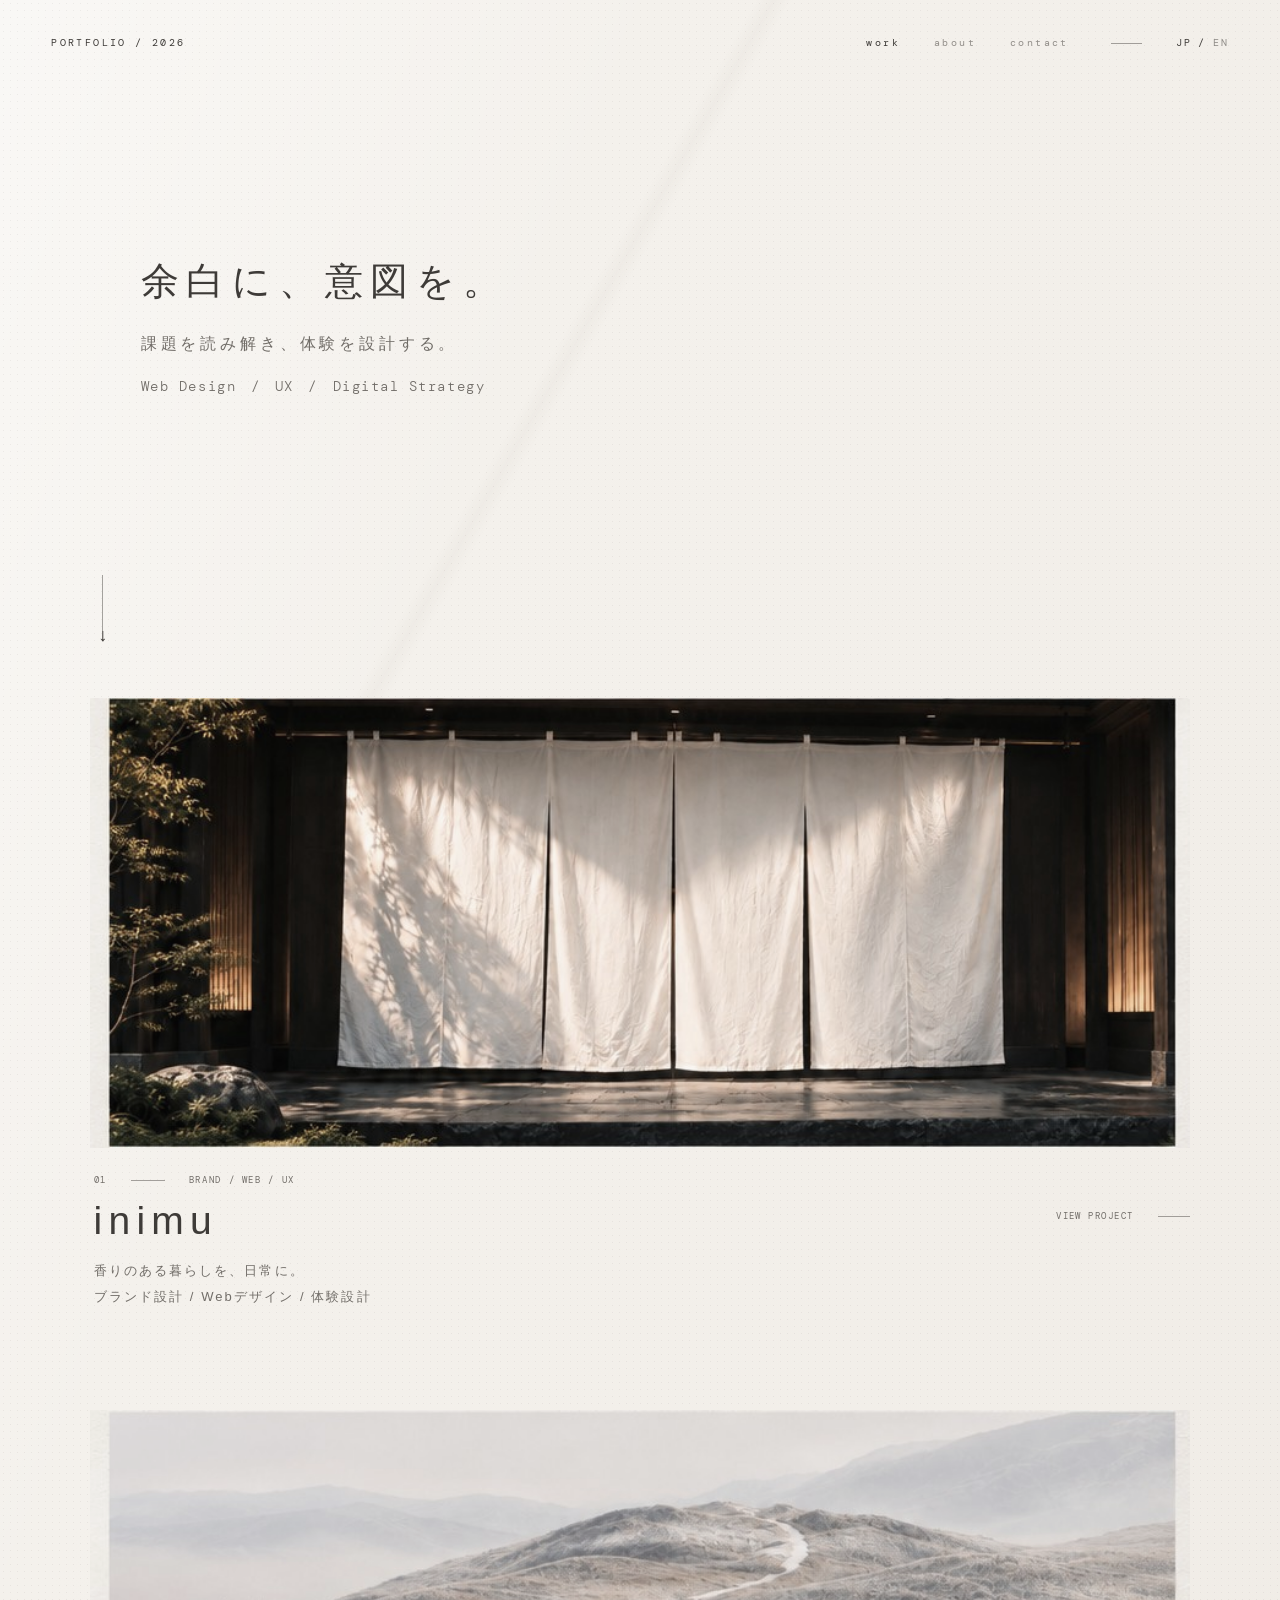
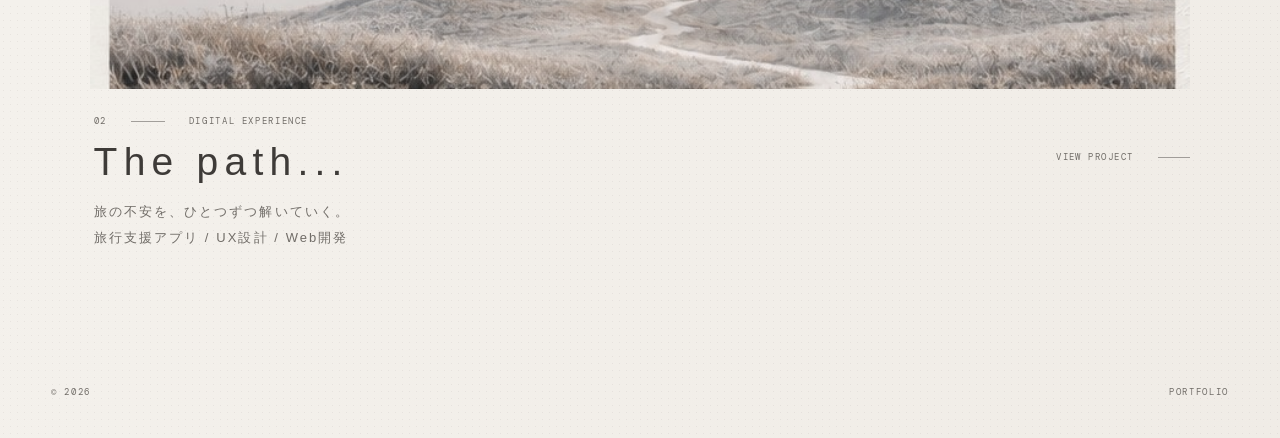
==== index.html @ 4bee8398 "Initial commit: Personal Portfolio" ====
<!doctype html>
<html lang="ja">
<head>
  <meta charset="utf-8">
  <meta name="viewport" content="width=device-width, initial-scale=1">
  <meta name="description" content="余白に、意図を。課題を読み解き、体験を設計するポートフォリオ。">
  <title>PORTFOLIO / 2026</title>
  <link rel="stylesheet" href="styles.css">
  <script defer src="script.js"></script>
</head>
<body>
  <header class="site-header">
    <a class="wordmark" href="index.html" aria-label="Portfolio home">PORTFOLIO / 2026</a>
    <nav class="main-nav" aria-label="メインナビゲーション">
      <a href="#work" data-i18n="navWork">WORK</a>
      <span class="nav-disabled" aria-label="About is not available yet" data-i18n="navAbout">ABOUT</span>
      <span class="nav-disabled" aria-label="Contact is not available yet" data-i18n="navContact">CONTACT</span>
      <span class="nav-rule" aria-hidden="true"></span>
      <div class="locale-switcher" aria-label="Language selector">
        <button class="locale is-active" type="button" data-lang="ja" aria-pressed="true">JP</button>
        <span aria-hidden="true">/</span>
        <button class="locale" type="button" data-lang="en" aria-pressed="false">EN</button>
      </div>
    </nav>
  </header>

  <main>
    <section class="hero" aria-labelledby="hero-title">
      <div class="hero-copy">
        <p class="eyebrow" data-i18n="heroEyebrow">PORTFOLIO 2026</p>
        <h1 id="hero-title" data-i18n="heroTitle">余白に、意図を。</h1>
        <p class="hero-lead" data-i18n="heroLead">課題を読み解き、体験を設計する。</p>
        <p class="discipline">Web Design <span>/</span> UX <span>/</span> Digital Strategy</p>
      </div>
      <a class="scroll-cue" href="#work" aria-label="作品一覧へ移動"><span aria-hidden="true">↓</span></a>
    </section>

    <section class="projects" id="work" aria-label="Projects">
      <article class="project project-inimu">
        <a href="./inimu.html" aria-label="inimu project details"><figure class="project-media"><img src="assets/inimu.jpg" alt="木造の空間に掛かる白い暖簾" loading="eager"></figure></a>
        <div class="project-meta">
          <div class="project-index"><span>01</span><i aria-hidden="true"></i><span data-i18n="inimuCategory">BRAND / WEB / UX</span></div>
          <h2>inimu</h2>
          <p class="project-description" data-i18n="inimuDescription">香りのある暮らしを、日常に。<br>ブランド設計 / Webデザイン / 体験設計</p>
          <a class="project-link" href="./inimu.html" aria-label="View inimu project"><span data-i18n="viewProject">VIEW PROJECT</span><i aria-hidden="true"></i></a>
        </div>
      </article>

      <article class="project project-path">
        <figure class="project-media"><img src="assets/path.jpg" alt="淡い色の山々を抜ける一本の道" loading="lazy"></figure>
        <div class="project-meta">
          <div class="project-index"><span>02</span><i aria-hidden="true"></i><span data-i18n="pathCategory">DIGITAL EXPERIENCE</span></div>
          <h2>The path...</h2>
          <p class="project-description" data-i18n="pathDescription">旅の不安を、ひとつずつ解いていく。<br>旅行支援アプリ / UX設計 / Web開発</p>
          <span class="project-link" aria-label="The path project is coming soon"><span data-i18n="viewProject">VIEW PROJECT</span><i aria-hidden="true"></i></span>
        </div>
      </article>
    </section>
  </main>

  <footer class="site-footer"><span>© 2026</span><span>PORTFOLIO</span></footer>
</body>
</html>
---- styles.css ----
@import url('https://fonts.googleapis.com/css2?family=DM+Mono:wght@300;400&family=Inter:wght@300;400&display=swap');

:root { --paper:#f4f1ec; --ink:#3e3b38; --muted:#716d68; --line:rgba(62,59,56,.45); }
* { box-sizing:border-box; }
html { scroll-behavior:smooth; }
body { margin:0; color:var(--ink); background:var(--paper); font-family:"Yu Gothic", "Hiragino Kaku Gothic ProN", sans-serif; font-weight:400; letter-spacing:.08em; background-image:radial-gradient(rgba(94,85,76,.08) .55px, transparent .7px), linear-gradient(112deg, rgba(255,255,255,.5), transparent 32%, rgba(217,208,198,.15)); background-size:7px 7px,100% 100%; }
body:before { content:""; position:fixed; inset:0; pointer-events:none; opacity:.22; background:linear-gradient(120deg, transparent 0 42%, rgba(118,107,95,.17) 43%, transparent 44% 67%, rgba(255,255,255,.55) 68%, transparent 70%); mix-blend-mode:multiply; }
a { color:inherit; text-decoration:none; }
.site-header { display:flex; justify-content:space-between; align-items:center; padding:38px 4vw 0; font:400 10px/1 "DM Mono", monospace; letter-spacing:.24em; position:relative; z-index:1; }
.main-nav { display:flex; align-items:center; gap:34px; text-transform:lowercase; }
.nav-disabled { color:var(--muted); opacity:.75; cursor:default; }
.nav-rule { width:31px; border-top:1px solid var(--line); margin-left:8px; }
.locale-switcher { display:flex; gap:7px; letter-spacing:.18em; }
button { color:inherit; background:none; border:0; padding:0; font:inherit; letter-spacing:inherit; cursor:pointer; }
.locale:not(.is-active) { opacity:.55; }
.hero { min-height:650px; padding:205px 0 0 11%; position:relative; }
.hero-copy { max-width:520px; }
.eyebrow { display:none; }
h1,h2,p { margin:0; font-weight:400; }
h1 { font-size:clamp(30px,3vw,45px); letter-spacing:.2em; line-height:1.45; }
.hero-lead { margin-top:25px; font-size:16px; letter-spacing:.24em; color:var(--muted); }
.discipline { margin-top:21px; font:300 14px/1.5 "DM Mono", monospace; letter-spacing:.11em; color:var(--muted); }
.discipline span { padding:0 5px; }
.scroll-cue { position:absolute; left:8%; bottom:57px; width:20px; height:66px; border-left:1px solid var(--line); font:300 18px/1 "DM Mono", monospace; }
.scroll-cue span { position:absolute; bottom:-3px; left:-6px; }
.projects { width:86%; max-width:1340px; margin:0 auto; }
.project { margin-bottom:92px; }
.project-media { margin:0; aspect-ratio:3.55/1; overflow:hidden; background:#ddd8d2; }
.project-inimu .project-media { aspect-ratio:898/367; }
.project-path .project-media { aspect-ratio:898/228; }
.project-media img { width:100%; height:100%; display:block; object-fit:cover; filter:saturate(.78) contrast(.96); }
.project-meta { position:relative; padding:28px 4px 0; min-height:170px; }
.project-index { display:flex; gap:24px; align-items:center; font:400 9px/1 "DM Mono",monospace; letter-spacing:.18em; color:var(--muted); }
.project-index i { width:34px; border-top:1px solid var(--line); }
h2 { margin-top:16px; font-size:39px; letter-spacing:.16em; line-height:1; }
.project-description { margin-top:18px; font-size:13px; line-height:2; letter-spacing:.16em; color:var(--muted); }
.project-link { position:absolute; right:0; top:64px; display:flex; align-items:center; gap:25px; font:400 9px/1 "DM Mono",monospace; letter-spacing:.16em; color:var(--muted); }
.project-link i { width:32px; border-top:1px solid var(--line); }
.site-footer { display:flex; justify-content:space-between; padding:35px 4vw 40px; font:400 9px "DM Mono",monospace; color:var(--muted); letter-spacing:.18em; }
@media (max-width:700px) { .site-header { padding:24px 6vw 0; align-items:flex-start; } .wordmark { font-size:9px; } .main-nav { gap:13px; flex-wrap:wrap; justify-content:flex-end; max-width:190px; line-height:1.5; } .main-nav a,.nav-disabled { display:none; } .nav-rule { width:24px; margin-left:2px; } .hero { min-height:500px; padding:155px 8vw 0; } h1 { font-size:29px; letter-spacing:.14em; } .hero-lead { font-size:13px; line-height:2; letter-spacing:.16em; } .discipline { font-size:11px; letter-spacing:.05em; white-space:nowrap; } .scroll-cue { left:8vw; bottom:45px; height:48px; } .projects { width:auto; margin:0 6vw; } .project { margin-bottom:70px; } .project-media { aspect-ratio:1.72/1; } .project-meta { padding-top:21px; min-height:190px; } .project-index { gap:14px; font-size:8px; } h2 { font-size:29px; margin-top:17px; } .project-description { font-size:11px; line-height:2; letter-spacing:.1em; } .project-link { position:relative; top:auto; right:auto; margin-top:26px; justify-content:flex-start; } .site-footer { padding:15px 6vw 28px; } }
@media (min-width:701px) and (max-width:1000px) { .hero { min-height:560px; padding-top:170px; } }
@media (prefers-reduced-motion:reduce) { html { scroll-behavior:auto; } }
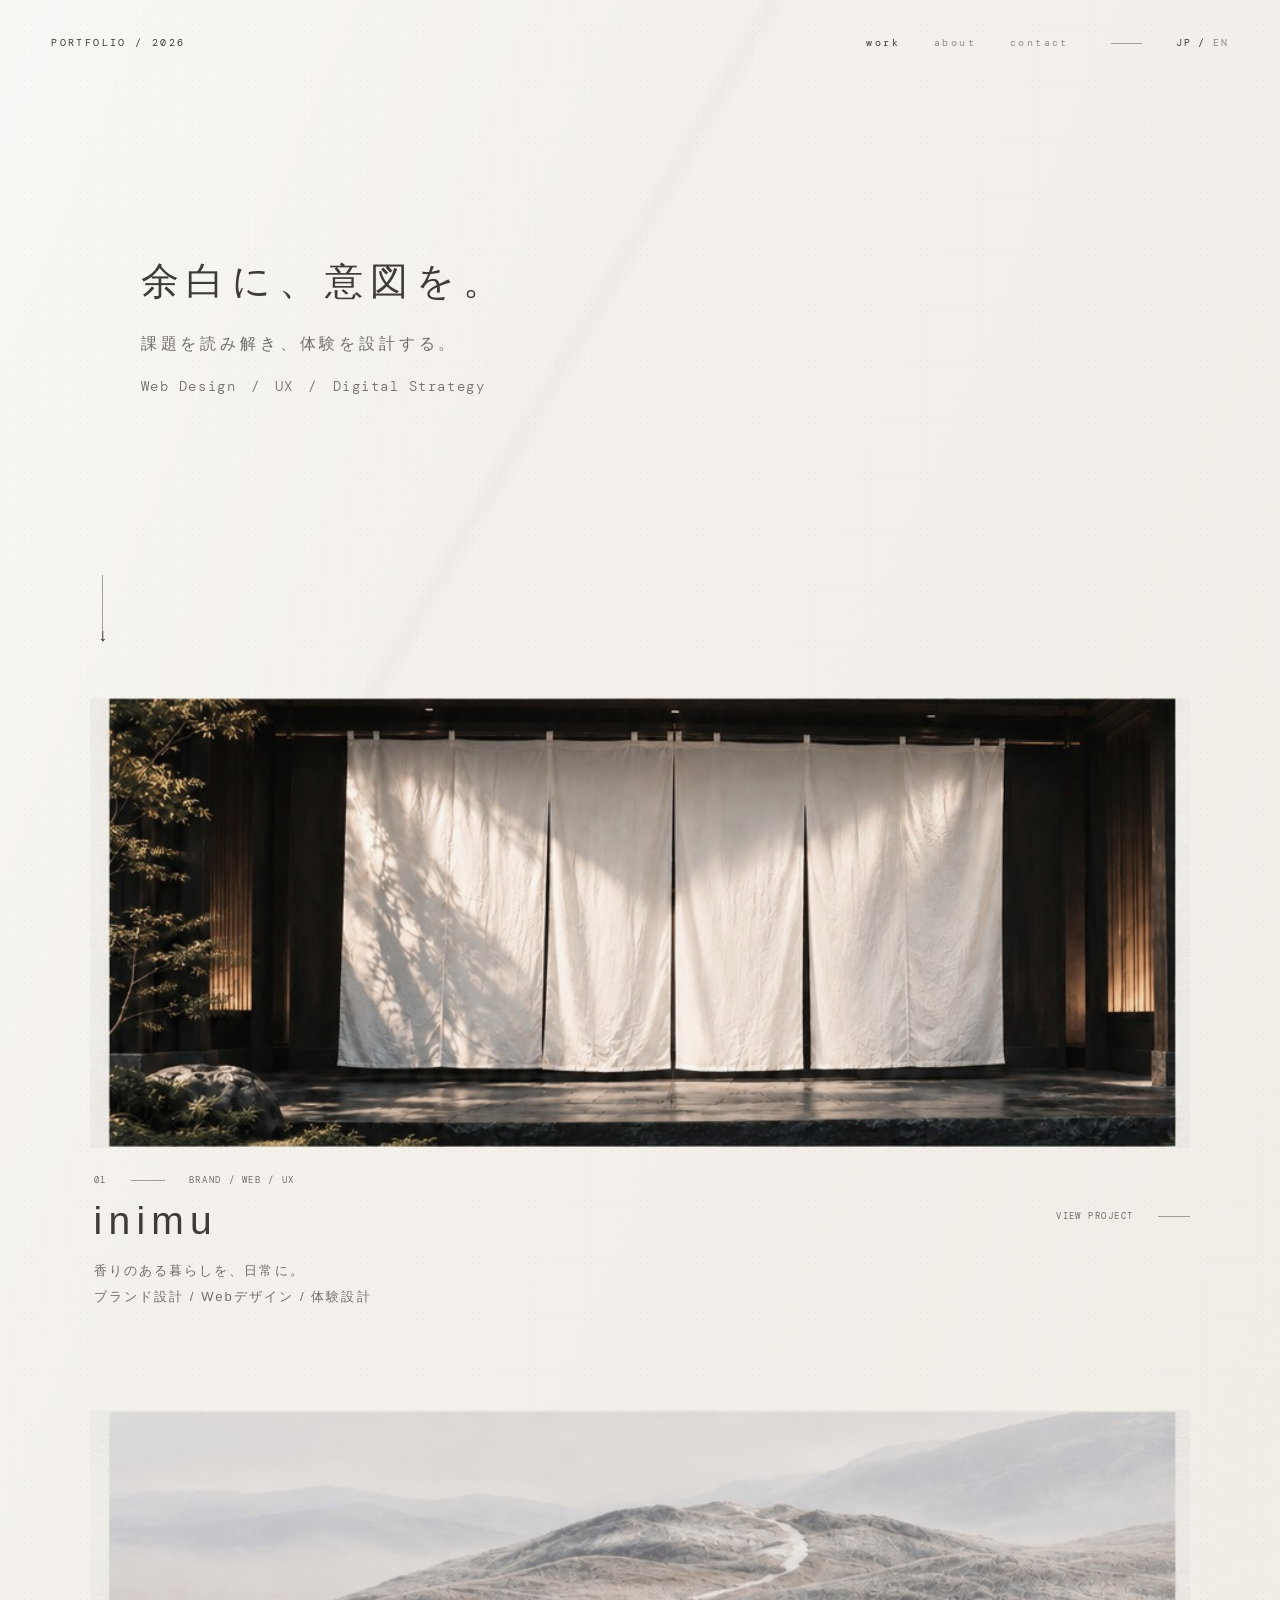
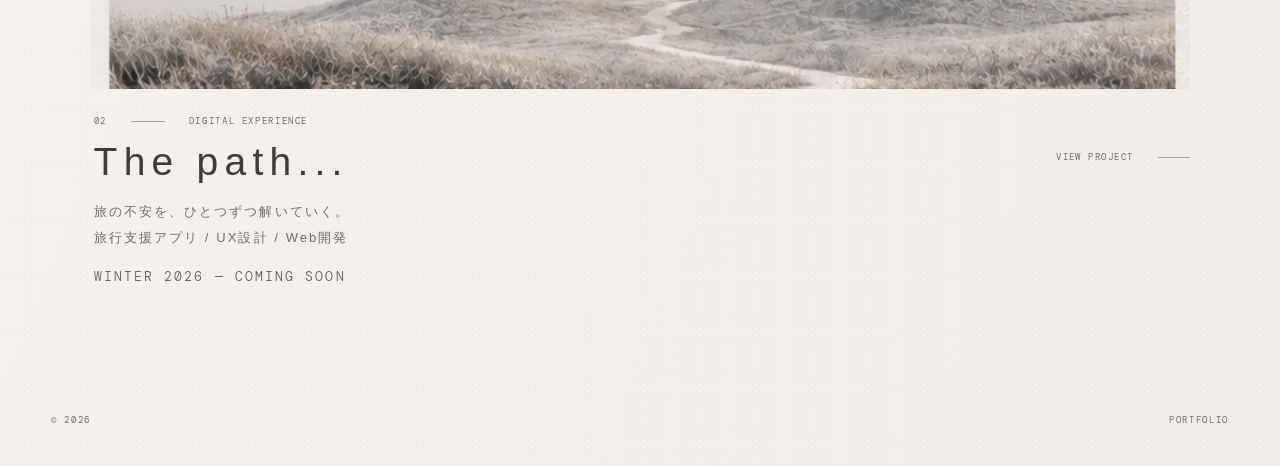
==== commit e76ca398: "Update inimu case study and The path status" ====
--- a/index.html
+++ b/index.html
@@ -52,6 +52,7 @@
           <div class="project-index"><span>02</span><i aria-hidden="true"></i><span data-i18n="pathCategory">DIGITAL EXPERIENCE</span></div>
           <h2>The path...</h2>
           <p class="project-description" data-i18n="pathDescription">旅の不安を、ひとつずつ解いていく。<br>旅行支援アプリ / UX設計 / Web開発</p>
+          <p class="project-status" data-i18n="pathStatus">WINTER 2026 — COMING SOON</p>
           <span class="project-link" aria-label="The path project is coming soon"><span data-i18n="viewProject">VIEW PROJECT</span><i aria-hidden="true"></i></span>
         </div>
       </article>
--- a/styles.css
+++ b/styles.css
@@ -34,9 +34,10 @@
 .project-index i { width:34px; border-top:1px solid var(--line); }
 h2 { margin-top:16px; font-size:39px; letter-spacing:.16em; line-height:1; }
 .project-description { margin-top:18px; font-size:13px; line-height:2; letter-spacing:.16em; color:var(--muted); }
+.project-status { margin-top:16px; font:300 13px/1.5 "DM Mono",monospace; letter-spacing:.16em; color:#5f5a55; }
 .project-link { position:absolute; right:0; top:64px; display:flex; align-items:center; gap:25px; font:400 9px/1 "DM Mono",monospace; letter-spacing:.16em; color:var(--muted); }
 .project-link i { width:32px; border-top:1px solid var(--line); }
 .site-footer { display:flex; justify-content:space-between; padding:35px 4vw 40px; font:400 9px "DM Mono",monospace; color:var(--muted); letter-spacing:.18em; }
-@media (max-width:700px) { .site-header { padding:24px 6vw 0; align-items:flex-start; } .wordmark { font-size:9px; } .main-nav { gap:13px; flex-wrap:wrap; justify-content:flex-end; max-width:190px; line-height:1.5; } .main-nav a,.nav-disabled { display:none; } .nav-rule { width:24px; margin-left:2px; } .hero { min-height:500px; padding:155px 8vw 0; } h1 { font-size:29px; letter-spacing:.14em; } .hero-lead { font-size:13px; line-height:2; letter-spacing:.16em; } .discipline { font-size:11px; letter-spacing:.05em; white-space:nowrap; } .scroll-cue { left:8vw; bottom:45px; height:48px; } .projects { width:auto; margin:0 6vw; } .project { margin-bottom:70px; } .project-media { aspect-ratio:1.72/1; } .project-meta { padding-top:21px; min-height:190px; } .project-index { gap:14px; font-size:8px; } h2 { font-size:29px; margin-top:17px; } .project-description { font-size:11px; line-height:2; letter-spacing:.1em; } .project-link { position:relative; top:auto; right:auto; margin-top:26px; justify-content:flex-start; } .site-footer { padding:15px 6vw 28px; } }
+@media (max-width:700px) { .site-header { padding:24px 6vw 0; align-items:flex-start; } .wordmark { font-size:9px; } .main-nav { gap:13px; flex-wrap:wrap; justify-content:flex-end; max-width:190px; line-height:1.5; } .main-nav a,.nav-disabled { display:none; } .nav-rule { width:24px; margin-left:2px; } .hero { min-height:500px; padding:155px 8vw 0; } h1 { font-size:29px; letter-spacing:.14em; } .hero-lead { font-size:13px; line-height:2; letter-spacing:.16em; } .discipline { font-size:11px; letter-spacing:.05em; white-space:nowrap; } .scroll-cue { left:8vw; bottom:45px; height:48px; } .projects { width:auto; margin:0 6vw; } .project { margin-bottom:70px; } .project-media { aspect-ratio:1.72/1; } .project-meta { padding-top:21px; min-height:190px; } .project-index { gap:14px; font-size:8px; } h2 { font-size:29px; margin-top:17px; } .project-description { font-size:11px; line-height:2; letter-spacing:.1em; } .project-status { font-size:11px; } .project-link { position:relative; top:auto; right:auto; margin-top:26px; justify-content:flex-start; } .site-footer { padding:15px 6vw 28px; } }
 @media (min-width:701px) and (max-width:1000px) { .hero { min-height:560px; padding-top:170px; } }
 @media (prefers-reduced-motion:reduce) { html { scroll-behavior:auto; } }
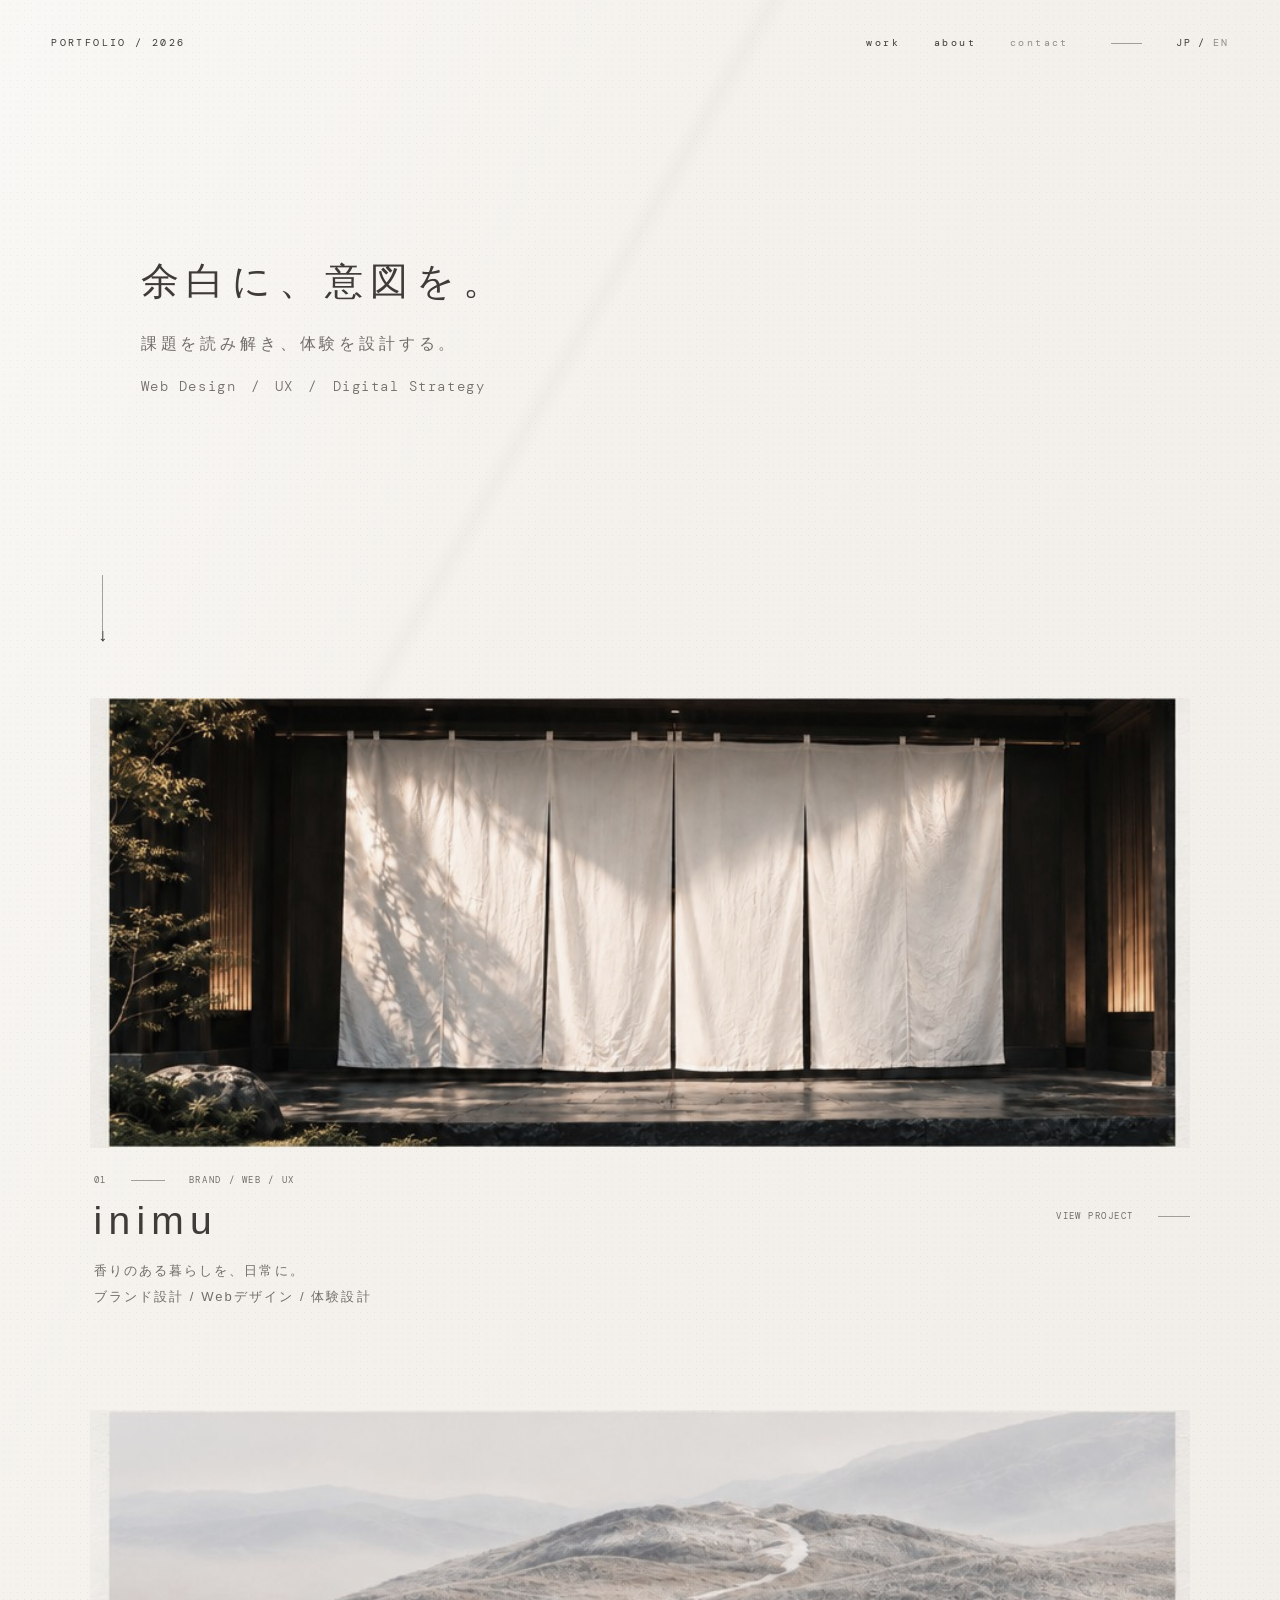
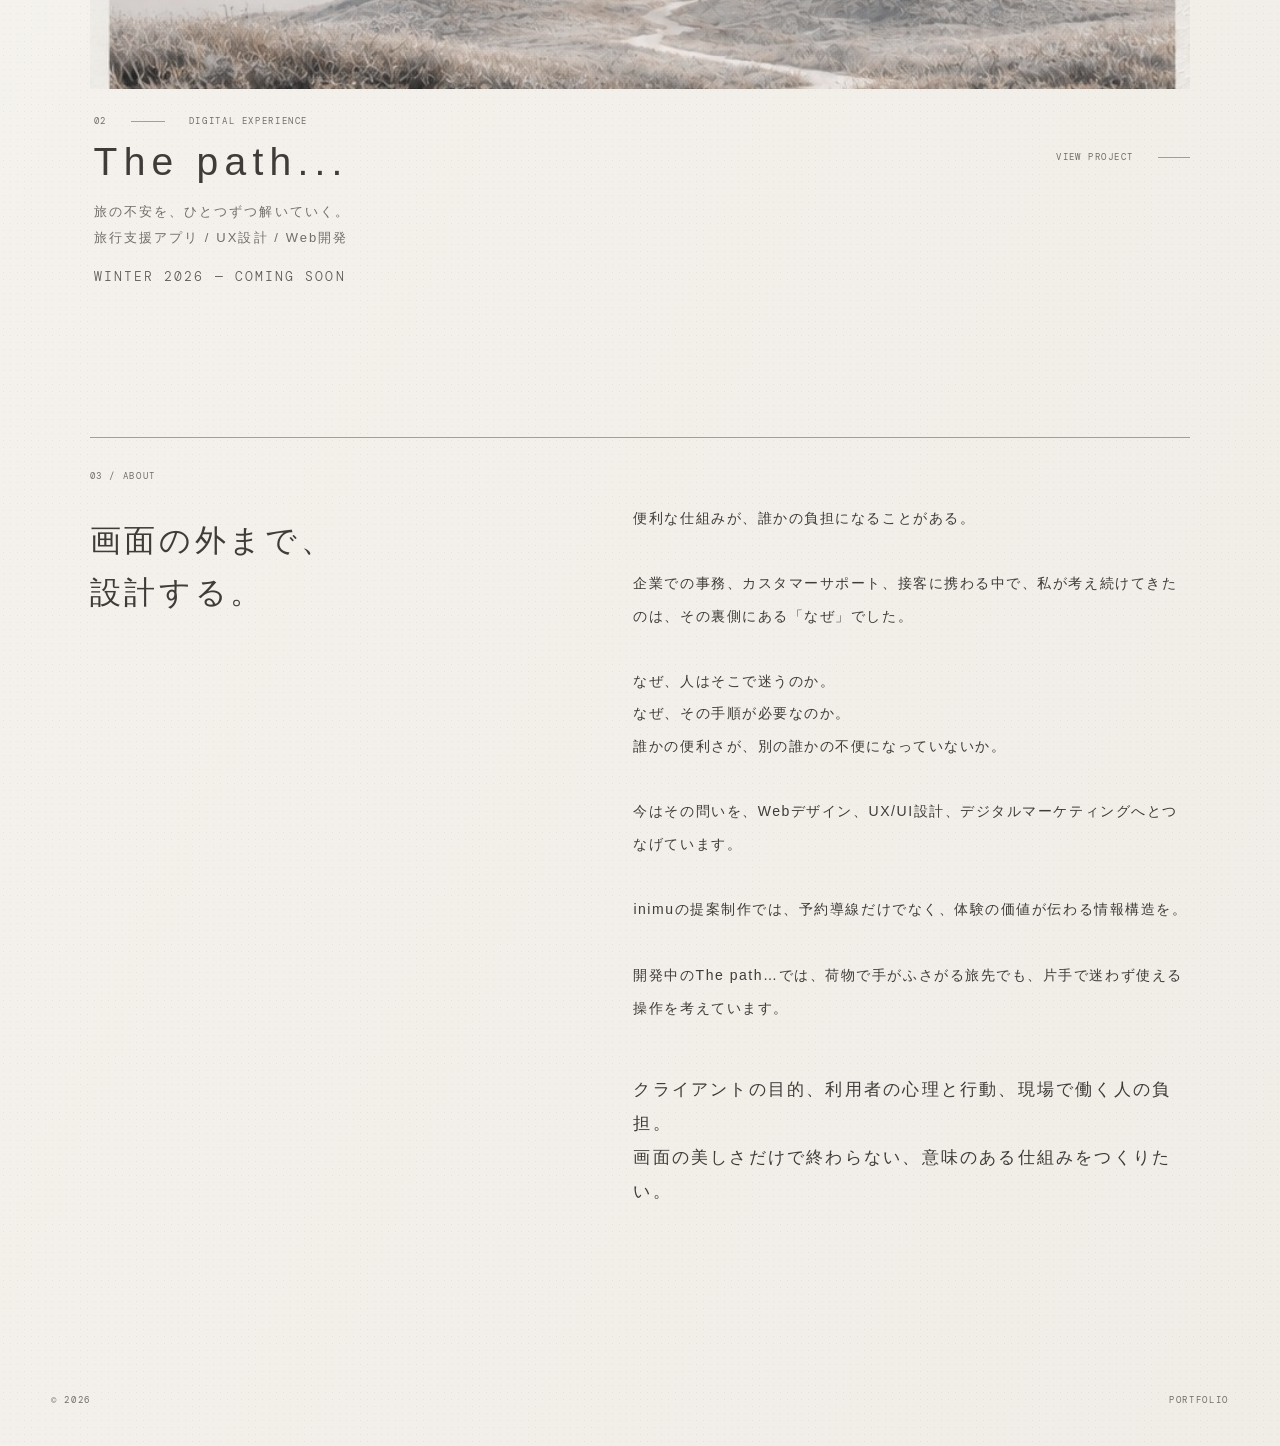
==== commit ceb462d1: "Update portfolio: inimu, The path and About" ====
--- a/index.html
+++ b/index.html
@@ -13,7 +13,7 @@
     <a class="wordmark" href="index.html" aria-label="Portfolio home">PORTFOLIO / 2026</a>
     <nav class="main-nav" aria-label="メインナビゲーション">
       <a href="#work" data-i18n="navWork">WORK</a>
-      <span class="nav-disabled" aria-label="About is not available yet" data-i18n="navAbout">ABOUT</span>
+      <a href="#about" data-i18n="navAbout">ABOUT</a>
       <span class="nav-disabled" aria-label="Contact is not available yet" data-i18n="navContact">CONTACT</span>
       <span class="nav-rule" aria-hidden="true"></span>
       <div class="locale-switcher" aria-label="Language selector">
@@ -57,8 +57,52 @@
         </div>
       </article>
     </section>
+
+    <section class="about" id="about" aria-labelledby="about-title">
+      <div class="about-heading">
+        <p class="about-index">03 / ABOUT</p>
+        <h2 id="about-title" data-i18n="aboutTitle">画面の外まで、<br>設計する。</h2>
+      </div>
+      <div class="about-copy">
+        <p data-i18n="aboutIntro">便利な仕組みが、誰かの負担になることがある。</p>
+        <p data-i18n="aboutBackground">企業での事務、カスタマーサポート、接客に携わる中で、私が考え続けてきたのは、その裏側にある「なぜ」でした。</p>
+        <p data-i18n="aboutQuestions">なぜ、人はそこで迷うのか。<br>なぜ、その手順が必要なのか。<br>誰かの便利さが、別の誰かの不便になっていないか。</p>
+        <p data-i18n="aboutPractice">今はその問いを、Webデザイン、UX/UI設計、デジタルマーケティングへとつなげています。</p>
+        <p data-i18n="aboutProjects">inimuの提案制作では、予約導線だけでなく、体験の価値が伝わる情報構造を。<br><br>開発中のThe path…では、荷物で手がふさがる旅先でも、片手で迷わず使える操作を考えています。</p>
+        <p class="about-statement" data-i18n="aboutConclusion">クライアントの目的、利用者の心理と行動、現場で働く人の負担。<br>画面の美しさだけで終わらない、意味のある仕組みをつくりたい。</p>
+      </div>
+    </section>
   </main>
 
   <footer class="site-footer"><span>© 2026</span><span>PORTFOLIO</span></footer>
+  <script>
+    window.addEventListener('DOMContentLoaded', () => {
+      const aboutTitle = document.getElementById('about-title');
+      const updateAboutTitle = () => { aboutTitle.innerHTML = document.documentElement.lang === 'en' ? 'Design beyond<br>the screen.' : '画面の外まで、<br>設計する。'; };
+      document.querySelectorAll('.locale').forEach(button => button.addEventListener('click', () => setTimeout(updateAboutTitle, 0)));
+      const aboutCopy = {
+        ja: {
+          aboutIntro: '便利な仕組みが、誰かの負担になることがある。',
+          aboutBackground: '企業での事務、カスタマーサポート、接客に携わる中で、私が考え続けてきたのは、その裏側にある「なぜ」でした。',
+          aboutQuestions: 'なぜ、人はそこで迷うのか。<br>なぜ、その手順が必要なのか。<br>誰かの便利さが、別の誰かの不便になっていないか。',
+          aboutPractice: '今はその問いを、Webデザイン、UX/UI設計、デジタルマーケティングへとつなげています。',
+          aboutProjects: 'inimuの提案制作では、予約導線だけでなく、体験の価値が伝わる情報構造を。<br><br>開発中のThe path…では、荷物で手がふさがる旅先でも、片手で迷わず使える操作を考えています。',
+          aboutConclusion: 'クライアントの目的、利用者の心理と行動、現場で働く人の負担。<br>画面の美しさだけで終わらない、意味のある仕組みをつくりたい。'
+        },
+        en: {
+          aboutIntro: 'A useful system can become someone else’s burden.',
+          aboutBackground: 'Through roles in corporate administration, customer support, and customer service, I have continued to ask why things work the way they do.',
+          aboutQuestions: 'Why do people hesitate at that point?<br>Why is this process necessary?<br>Could someone’s convenience be creating inconvenience for someone else?',
+          aboutPractice: 'Today, I bring these questions to web design, UX/UI design, and digital marketing.',
+          aboutProjects: 'For the inimu proposal, I explored an information structure that communicates the value of the experience—not only the path to reservation.<br><br>For the developing travel app The path…, I am considering interactions that remain easy to use with one hand, even while carrying luggage.',
+          aboutConclusion: 'The client’s objectives, the user’s psychology and behavior, and the burden on the people working on the ground.<br>I want to create meaningful systems that do not end with the beauty of the screen.'
+        }
+      };
+      const updateAboutCopy = () => { const copy = aboutCopy[document.documentElement.lang === 'en' ? 'en' : 'ja']; Object.entries(copy).forEach(([key, value]) => document.querySelectorAll(`[data-i18n="${key}"]`).forEach(el => { el.innerHTML = value; })); };
+      document.querySelectorAll('.locale').forEach(button => button.addEventListener('click', () => setTimeout(updateAboutCopy, 0)));
+      updateAboutTitle();
+      updateAboutCopy();
+    });
+  </script>
 </body>
 </html>
--- a/styles.css
+++ b/styles.css
@@ -37,7 +37,13 @@
 .project-status { margin-top:16px; font:300 13px/1.5 "DM Mono",monospace; letter-spacing:.16em; color:#5f5a55; }
 .project-link { position:absolute; right:0; top:64px; display:flex; align-items:center; gap:25px; font:400 9px/1 "DM Mono",monospace; letter-spacing:.16em; color:var(--muted); }
 .project-link i { width:32px; border-top:1px solid var(--line); }
+.about { width:86%; max-width:1340px; margin:150px auto 150px; padding-top:34px; border-top:1px solid var(--line); display:grid; grid-template-columns:minmax(250px,.85fr) minmax(0,1.15fr); column-gap:12%; }
+.about-index { margin:0; font:400 9px/1 "DM Mono",monospace; letter-spacing:.18em; color:var(--muted); }
+.about-heading h2 { max-width:430px; margin-top:34px; font-size:clamp(25px,2.4vw,36px); line-height:1.7; letter-spacing:.12em; }
+.about-copy { max-width:620px; padding-top:30px; font-size:14px; line-height:2.35; letter-spacing:.11em; }
+.about-copy p + p { margin-top:32px; }
+.about-statement { margin-top:48px!important; font-size:17px; line-height:2; letter-spacing:.13em; }
 .site-footer { display:flex; justify-content:space-between; padding:35px 4vw 40px; font:400 9px "DM Mono",monospace; color:var(--muted); letter-spacing:.18em; }
-@media (max-width:700px) { .site-header { padding:24px 6vw 0; align-items:flex-start; } .wordmark { font-size:9px; } .main-nav { gap:13px; flex-wrap:wrap; justify-content:flex-end; max-width:190px; line-height:1.5; } .main-nav a,.nav-disabled { display:none; } .nav-rule { width:24px; margin-left:2px; } .hero { min-height:500px; padding:155px 8vw 0; } h1 { font-size:29px; letter-spacing:.14em; } .hero-lead { font-size:13px; line-height:2; letter-spacing:.16em; } .discipline { font-size:11px; letter-spacing:.05em; white-space:nowrap; } .scroll-cue { left:8vw; bottom:45px; height:48px; } .projects { width:auto; margin:0 6vw; } .project { margin-bottom:70px; } .project-media { aspect-ratio:1.72/1; } .project-meta { padding-top:21px; min-height:190px; } .project-index { gap:14px; font-size:8px; } h2 { font-size:29px; margin-top:17px; } .project-description { font-size:11px; line-height:2; letter-spacing:.1em; } .project-status { font-size:11px; } .project-link { position:relative; top:auto; right:auto; margin-top:26px; justify-content:flex-start; } .site-footer { padding:15px 6vw 28px; } }
+@media (max-width:700px) { .site-header { padding:24px 6vw 0; align-items:flex-start; } .wordmark { font-size:9px; } .main-nav { gap:13px; flex-wrap:wrap; justify-content:flex-end; max-width:190px; line-height:1.5; } .main-nav a,.nav-disabled { display:none; } .nav-rule { width:24px; margin-left:2px; } .hero { min-height:500px; padding:155px 8vw 0; } h1 { font-size:29px; letter-spacing:.14em; } .hero-lead { font-size:13px; line-height:2; letter-spacing:.16em; } .discipline { font-size:11px; letter-spacing:.05em; white-space:nowrap; } .scroll-cue { left:8vw; bottom:45px; height:48px; } .projects { width:auto; margin:0 6vw; } .project { margin-bottom:70px; } .project-media { aspect-ratio:1.72/1; } .project-meta { padding-top:21px; min-height:190px; } .project-index { gap:14px; font-size:8px; } h2 { font-size:29px; margin-top:17px; } .project-description { font-size:11px; line-height:2; letter-spacing:.1em; } .project-status { font-size:11px; } .project-link { position:relative; top:auto; right:auto; margin-top:26px; justify-content:flex-start; } .about { width:auto; margin:100px 6vw 90px; padding-top:25px; display:block; } .about-heading h2 { margin-top:25px; font-size:25px; line-height:1.8; letter-spacing:.08em; } .about-copy { padding-top:42px; font-size:12px; line-height:2.25; letter-spacing:.08em; } .about-copy p + p { margin-top:28px; } .about-statement { margin-top:40px!important; font-size:15px; } .site-footer { padding:15px 6vw 28px; } }
 @media (min-width:701px) and (max-width:1000px) { .hero { min-height:560px; padding-top:170px; } }
 @media (prefers-reduced-motion:reduce) { html { scroll-behavior:auto; } }
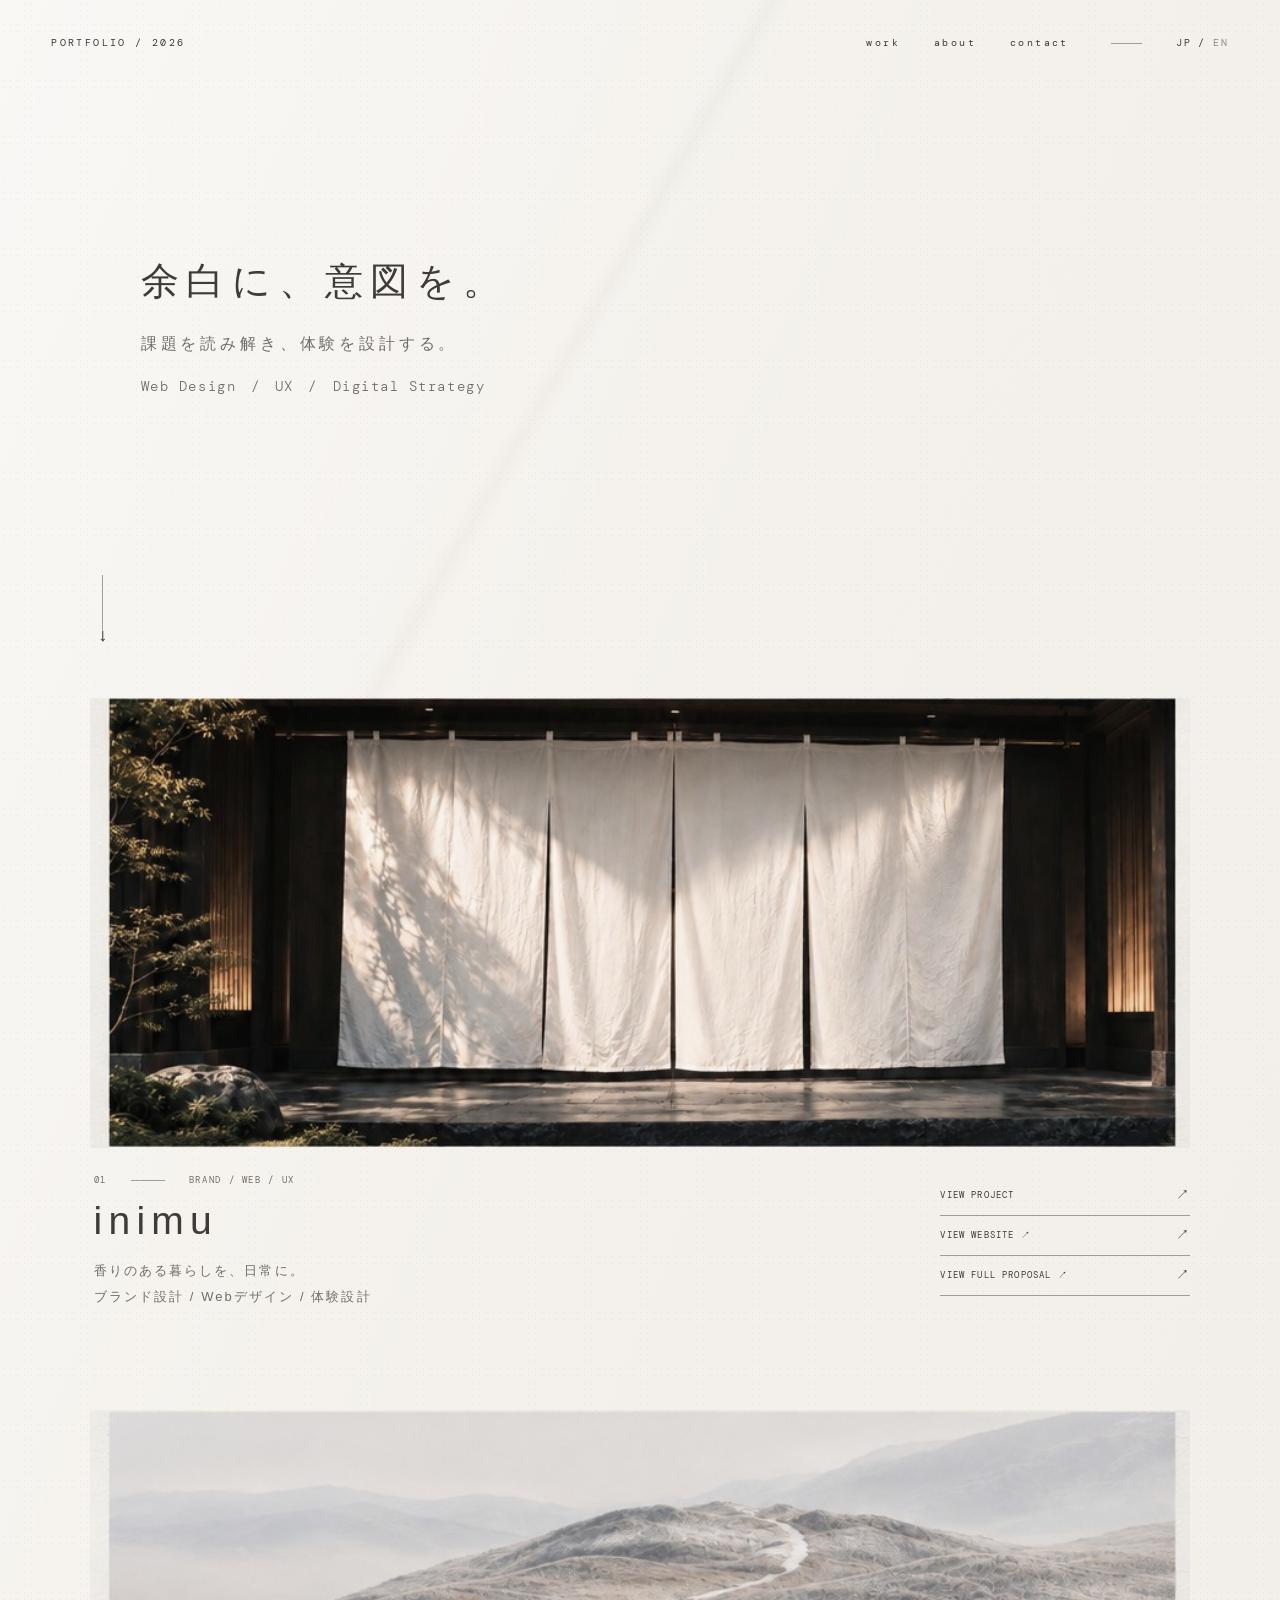
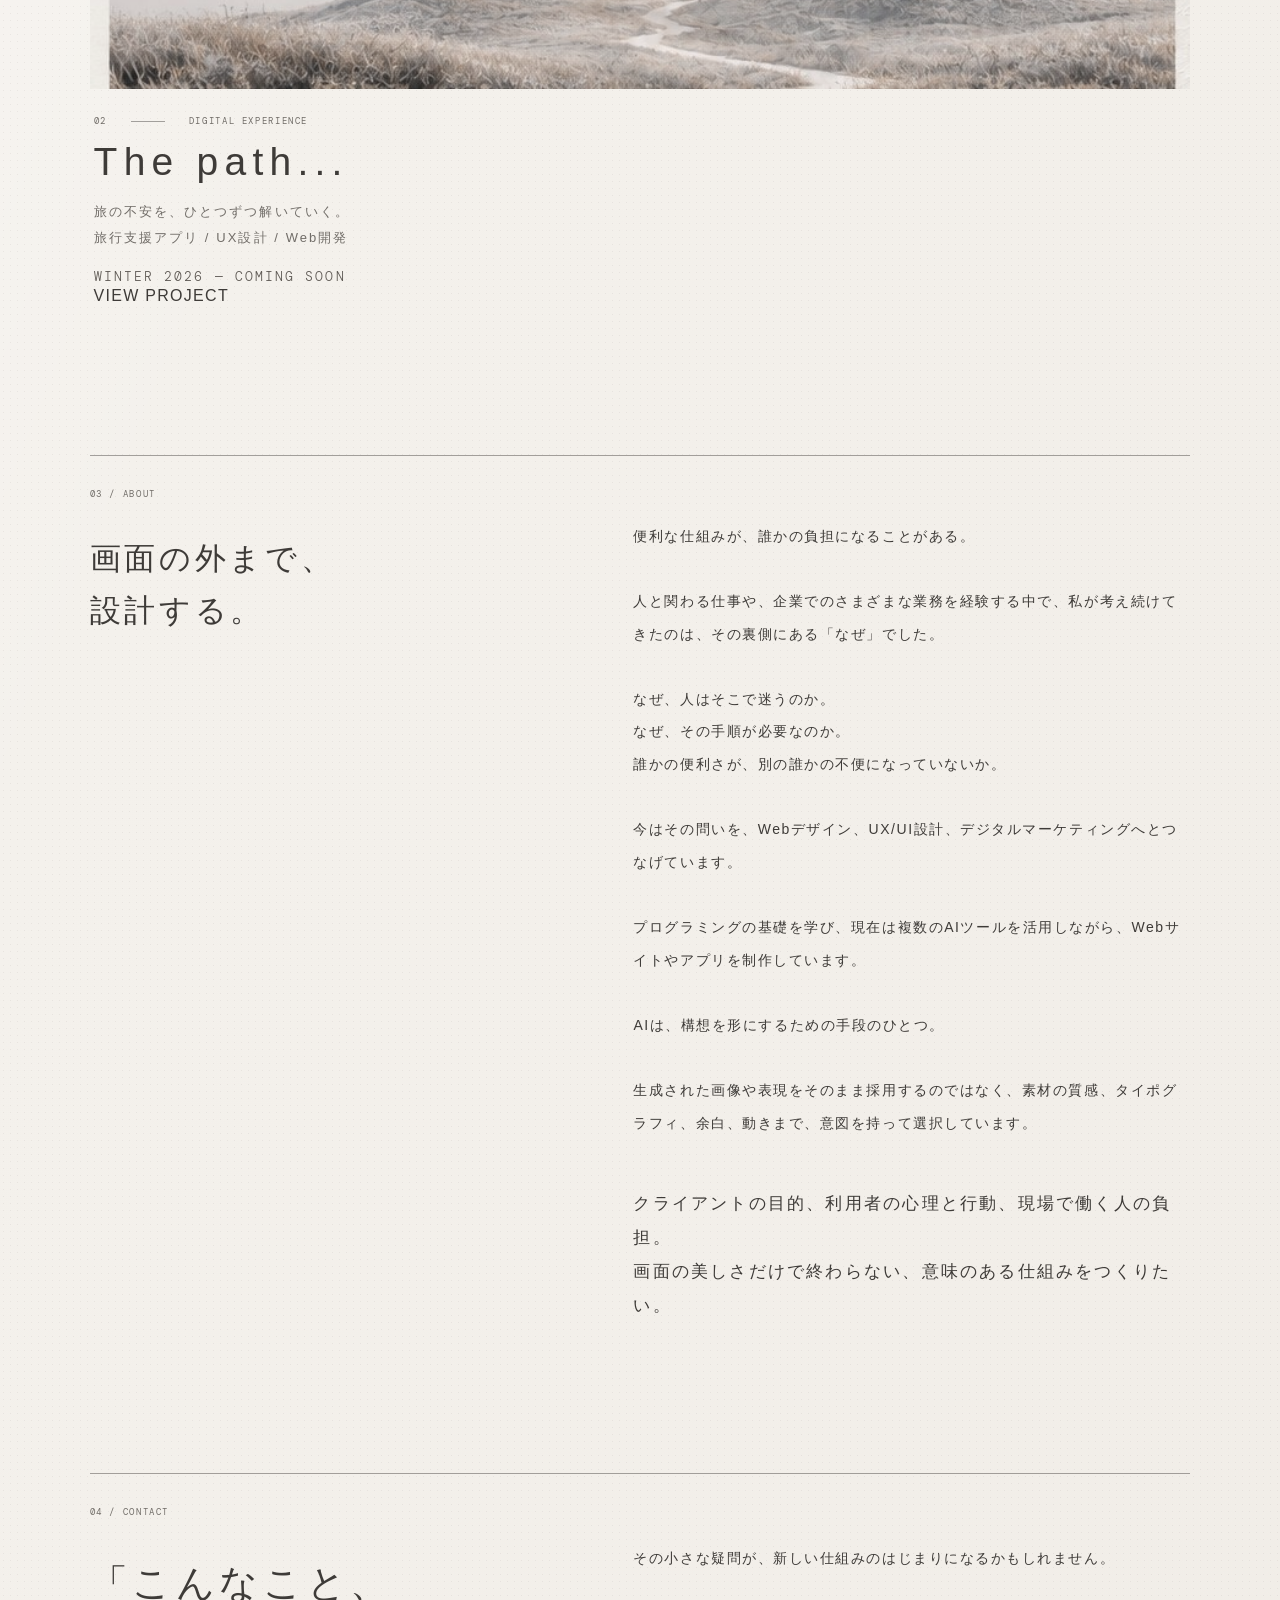
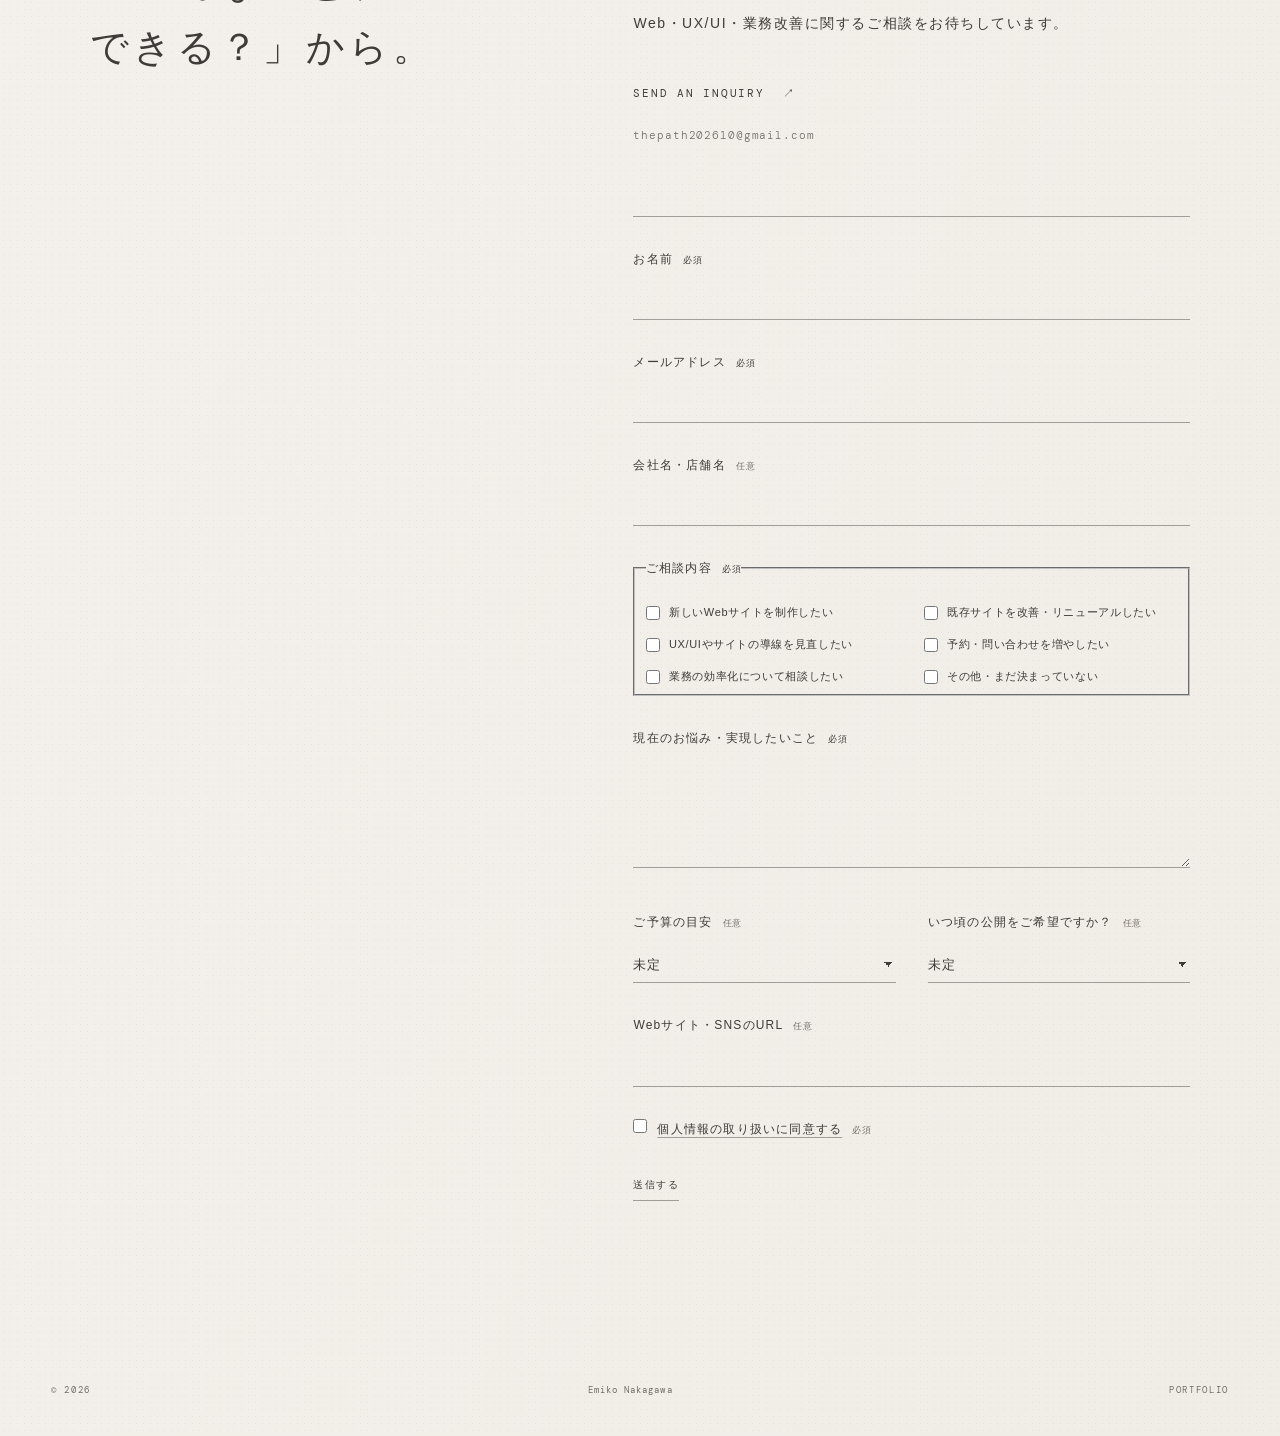
==== commit ce61b3db: "Refine portfolio content and project links" ====
--- a/index.html
+++ b/index.html
@@ -14,7 +14,7 @@
     <nav class="main-nav" aria-label="メインナビゲーション">
       <a href="#work" data-i18n="navWork">WORK</a>
       <a href="#about" data-i18n="navAbout">ABOUT</a>
-      <span class="nav-disabled" aria-label="Contact is not available yet" data-i18n="navContact">CONTACT</span>
+      <a href="#contact" data-i18n="navContact">CONTACT</a>
       <span class="nav-rule" aria-hidden="true"></span>
       <div class="locale-switcher" aria-label="Language selector">
         <button class="locale is-active" type="button" data-lang="ja" aria-pressed="true">JP</button>
@@ -42,7 +42,11 @@
           <div class="project-index"><span>01</span><i aria-hidden="true"></i><span data-i18n="inimuCategory">BRAND / WEB / UX</span></div>
           <h2>inimu</h2>
           <p class="project-description" data-i18n="inimuDescription">香りのある暮らしを、日常に。<br>ブランド設計 / Webデザイン / 体験設計</p>
-          <a class="project-link" href="./inimu.html" aria-label="View inimu project"><span data-i18n="viewProject">VIEW PROJECT</span><i aria-hidden="true"></i></a>
+          <div class="project-links" aria-label="inimu project links">
+            <a class="project-link" href="./inimu.html" aria-label="View inimu project"><span data-i18n="viewProject">VIEW PROJECT</span><i aria-hidden="true">↗</i></a>
+            <a href="https://jasminbb564bb-cell.github.io/inimu-workshop/" target="_blank" rel="noopener noreferrer"><span data-i18n="viewWebsite">VIEW WEBSITE</span><i aria-hidden="true">↗</i></a>
+            <a href="https://jasminbb564bb-cell.github.io/inimu-workshop/proposal-preview/" target="_blank" rel="noopener noreferrer"><span data-i18n="viewFullProposal">VIEW FULL PROPOSAL</span><i aria-hidden="true">↗</i></a>
+          </div>
         </div>
       </article>
 
@@ -65,16 +69,51 @@
       </div>
       <div class="about-copy">
         <p data-i18n="aboutIntro">便利な仕組みが、誰かの負担になることがある。</p>
-        <p data-i18n="aboutBackground">企業での事務、カスタマーサポート、接客に携わる中で、私が考え続けてきたのは、その裏側にある「なぜ」でした。</p>
+        <p data-i18n="aboutBackground">人と関わる仕事や、企業の中でのさまざまな業務を経験する中で、私が考え続けてきたのは、その裏側にある「なぜ」でした。</p>
         <p data-i18n="aboutQuestions">なぜ、人はそこで迷うのか。<br>なぜ、その手順が必要なのか。<br>誰かの便利さが、別の誰かの不便になっていないか。</p>
         <p data-i18n="aboutPractice">今はその問いを、Webデザイン、UX/UI設計、デジタルマーケティングへとつなげています。</p>
-        <p data-i18n="aboutProjects">inimuの提案制作では、予約導線だけでなく、体験の価値が伝わる情報構造を。<br><br>開発中のThe path…では、荷物で手がふさがる旅先でも、片手で迷わず使える操作を考えています。</p>
+        <p data-i18n="aboutAiLearning">プログラミングの基礎を学び、現在は複数のAIツールを使い分けながら、Webサイトやアプリの制作に取り組んでいます。</p>
+        <p data-i18n="aboutAiApproach">AIは、構想を形にするための手段のひとつ。</p>
+        <p data-i18n="aboutAiDesign">デザインにおいても、生成された画像や表現をそのまま採用するのではなく、ブランドの背景や体験に合っているかを考え、素材の質感、タイポグラフィ、余白、動きに至るまで、意図を持って選択しています。</p>
         <p class="about-statement" data-i18n="aboutConclusion">クライアントの目的、利用者の心理と行動、現場で働く人の負担。<br>画面の美しさだけで終わらない、意味のある仕組みをつくりたい。</p>
+      </div>
+    </section>
+
+    <section class="contact" id="contact" aria-labelledby="contact-title">
+      <div class="contact-heading">
+        <p class="contact-index">04 / CONTACT</p>
+        <h2 id="contact-title" data-i18n="contactTitle"><span class="contact-title-line">「こんなこと、</span><br><span class="contact-title-line">できる？」から。</span></h2>
+      </div>
+      <div class="contact-copy">
+        <p data-i18n="contactLead">その小さな疑問が、新しい仕組みのはじまりになるかもしれません。</p>
+        <p data-i18n="contactBody">Web・UX/UI・業務改善に関するご相談をお待ちしています。</p>
+        <a class="contact-link" href="mailto:thepath202610@gmail.com?subject=Portfolio%20Inquiry" data-i18n="contactCta">SEND AN INQUIRY <i aria-hidden="true">↗</i></a>
+        <p class="contact-email">thepath202610@gmail.com</p>
+        <form class="contact-form" id="contact-form" action="https://formspree.io/f/meaebrjp" method="POST" aria-label="Contact form">
+          <input class="form-honeypot" type="text" name="_gotcha" tabindex="-1" autocomplete="off" aria-hidden="true">
+          <div class="form-field"><label for="contact-name"><span data-i18n="formName">お名前</span><em data-i18n="required">必須</em></label><input id="contact-name" name="name" type="text" autocomplete="name" required></div>
+          <div class="form-field"><label for="contact-email"><span data-i18n="formEmail">メールアドレス</span><em data-i18n="required">必須</em></label><input id="contact-email" name="email" type="email" autocomplete="email" required></div>
+          <div class="form-field"><label for="contact-company"><span data-i18n="formCompany">会社名・店舗名</span><small data-i18n="optional">任意</small></label><input id="contact-company" name="company" type="text" autocomplete="organization"></div>
+          <fieldset class="form-field form-checks"><legend><span data-i18n="formConsultation">ご相談内容</span><em data-i18n="required">必須</em></legend><div class="check-grid">
+            <label><input type="checkbox" name="consultation" value="website"><span data-i18n="optionWebsite">新しいWebサイトを制作したい</span></label>
+            <label><input type="checkbox" name="consultation" value="renewal"><span data-i18n="optionRenewal">既存サイトを改善・リニューアルしたい</span></label>
+            <label><input type="checkbox" name="consultation" value="ux"><span data-i18n="optionUx">UX/UIやサイトの導線を見直したい</span></label>
+            <label><input type="checkbox" name="consultation" value="conversion"><span data-i18n="optionConversion">予約・問い合わせを増やしたい</span></label>
+            <label><input type="checkbox" name="consultation" value="efficiency"><span data-i18n="optionEfficiency">業務の効率化について相談したい</span></label>
+            <label><input type="checkbox" name="consultation" value="other"><span data-i18n="optionOther">その他・まだ決まっていない</span></label>
+          </div></fieldset>
+          <div class="form-field"><label for="contact-message"><span data-i18n="formMessage">現在のお悩み・実現したいこと</span><em data-i18n="required">必須</em></label><textarea id="contact-message" name="message" rows="5" required></textarea></div>
+          <div class="form-row"><div class="form-field"><label for="contact-budget"><span data-i18n="formBudget">ご予算の目安</span><small data-i18n="optional">任意</small></label><select id="contact-budget" name="budget"><option value="" data-i18n="selectUnset">未定</option><option data-i18n="budgetUnder">10万円未満</option><option data-i18n="budget10to20">10万〜20万円</option><option data-i18n="budget20to30">20万〜30万円</option><option data-i18n="budgetOver30">30万円以上</option></select></div><div class="form-field"><label for="contact-timing"><span data-i18n="formTiming">いつ頃の公開をご希望ですか？</span><small data-i18n="optional">任意</small></label><select id="contact-timing" name="timing"><option value="" data-i18n="selectUnset">未定</option><option value="within-month" data-i18n="timingMonth">1か月以内</option><option value="one-three" data-i18n="timingOneThree">1〜3か月以内</option><option value="after-three" data-i18n="timingAfterThree">3か月以降</option><option value="specific" data-i18n="timingSpecific">希望日が決まっている</option></select><input class="date-input" id="contact-date" name="date" type="date" aria-label="希望日" hidden></div></div>
+          <div class="form-field"><label for="contact-url"><span data-i18n="formUrl">Webサイト・SNSのURL</span><small data-i18n="optional">任意</small></label><input id="contact-url" name="url" type="url" inputmode="url"></div>
+          <label class="consent"><input type="checkbox" name="consent" required><a class="privacy-consent-link" href="./privacy.html" data-i18n="consent">個人情報の取り扱いに同意する</a><em data-i18n="required">必須</em></label>
+          <button class="form-submit" type="submit" data-i18n="formSubmit">送信する</button>
+          <p class="form-status" role="status" aria-live="polite"></p>
+        </form>
       </div>
     </section>
   </main>
 
-  <footer class="site-footer"><span>© 2026</span><span>PORTFOLIO</span></footer>
+  <footer class="site-footer"><span>© 2026</span><span class="footer-signature">Emiko Nakagawa</span><span>PORTFOLIO</span></footer>
   <script>
     window.addEventListener('DOMContentLoaded', () => {
       const aboutTitle = document.getElementById('about-title');
@@ -83,23 +122,75 @@
       const aboutCopy = {
         ja: {
           aboutIntro: '便利な仕組みが、誰かの負担になることがある。',
-          aboutBackground: '企業での事務、カスタマーサポート、接客に携わる中で、私が考え続けてきたのは、その裏側にある「なぜ」でした。',
+          aboutBackground: '人と関わる仕事や、企業の中でのさまざまな業務を経験する中で、私が考え続けてきたのは、その裏側にある「なぜ」でした。',
           aboutQuestions: 'なぜ、人はそこで迷うのか。<br>なぜ、その手順が必要なのか。<br>誰かの便利さが、別の誰かの不便になっていないか。',
           aboutPractice: '今はその問いを、Webデザイン、UX/UI設計、デジタルマーケティングへとつなげています。',
           aboutProjects: 'inimuの提案制作では、予約導線だけでなく、体験の価値が伝わる情報構造を。<br><br>開発中のThe path…では、荷物で手がふさがる旅先でも、片手で迷わず使える操作を考えています。',
-          aboutConclusion: 'クライアントの目的、利用者の心理と行動、現場で働く人の負担。<br>画面の美しさだけで終わらない、意味のある仕組みをつくりたい。'
+          aboutConclusion: 'クライアントの目的、利用者の心理と行動、現場で働く人の負担。<br>画面の美しさだけで終わらない、意味のある仕組みをつくりたい。',
+          contactTitle: '<span class="contact-title-line">「こんなこと、</span><br><span class="contact-title-line">できる？」から。</span>',
+          contactLead: 'その小さな疑問が、新しい仕組みのはじまりになるかもしれません。',
+          contactBody: 'Web・UX/UI・業務改善に関するご相談をお待ちしています。',
+          contactCta: 'SEND AN INQUIRY <i aria-hidden="true">↗</i>',
+          contactNote: '公開準備中', formName:'お名前', formEmail:'メールアドレス', formCompany:'会社名・店舗名', formConsultation:'ご相談内容', formMessage:'現在のお悩み・実現したいこと', formBudget:'ご予算の目安', formTiming:'いつ頃の公開をご希望ですか？', formUrl:'Webサイト・SNSのURL', required:'必須', optional:'任意', optionWebsite:'新しいWebサイトを制作したい', optionRenewal:'既存サイトを改善・リニューアルしたい', optionUx:'UX/UIやサイトの導線を見直したい', optionConversion:'予約・問い合わせを増やしたい', optionEfficiency:'業務の効率化について相談したい', optionOther:'その他・まだ決まっていない', selectUnset:'未定', budgetUnder:'10万円未満', budget10to20:'10万〜20万円', budget20to30:'20万〜30万円', budgetOver30:'30万円以上', timingMonth:'1か月以内', timingOneThree:'1〜3か月以内', timingAfterThree:'3か月以降', timingSpecific:'希望日が決まっている', consent:'個人情報の取り扱いに同意する', formSubmit:'送信する'
         },
         en: {
           aboutIntro: 'A useful system can become someone else’s burden.',
-          aboutBackground: 'Through roles in corporate administration, customer support, and customer service, I have continued to ask why things work the way they do.',
+          aboutBackground: 'Through work involving people and a range of responsibilities within companies, I have continued to ask why things work the way they do.',
           aboutQuestions: 'Why do people hesitate at that point?<br>Why is this process necessary?<br>Could someone’s convenience be creating inconvenience for someone else?',
           aboutPractice: 'Today, I bring these questions to web design, UX/UI design, and digital marketing.',
+          aboutAiLearning: 'I studied the fundamentals of programming and now work on websites and apps while using several AI tools for different purposes.',
+          aboutAiApproach: 'AI is one of the means I use to turn ideas into form.',
+          aboutAiDesign: 'In design as well, I do not adopt generated images or expressions as they are. I consider whether they fit the brand’s background and experience, and make intentional choices all the way through material texture, typography, whitespace, and motion.',
           aboutProjects: 'For the inimu proposal, I explored an information structure that communicates the value of the experience—not only the path to reservation.<br><br>For the developing travel app The path…, I am considering interactions that remain easy to use with one hand, even while carrying luggage.',
-          aboutConclusion: 'The client’s objectives, the user’s psychology and behavior, and the burden on the people working on the ground.<br>I want to create meaningful systems that do not end with the beauty of the screen.'
+          aboutConclusion: 'The client’s objectives, the user’s psychology and behavior, and the burden on the people working on the ground.<br>I want to create meaningful systems that do not end with the beauty of the screen.',
+          contactTitle: '<span class="contact-title-line">What if</span><br><span class="contact-title-line">we could?</span>',
+          contactLead: 'A simple question might be the beginning of something new.',
+          contactBody: 'I’m open to conversations about web design, UX/UI, and improving how things work.',
+          contactCta: 'SEND AN INQUIRY <i aria-hidden="true">↗</i>',
+          contactNote: 'Preparing for publication', formName:'Name', formEmail:'Email address', formCompany:'Company / shop', formConsultation:'What can I help with?', formMessage:'What would you like to solve or achieve?', formBudget:'Approximate budget', formTiming:'When would you like to launch?', formUrl:'Website / social URL', required:'Required', optional:'Optional', optionWebsite:'I want to create a new website', optionRenewal:'I want to improve or renew an existing site', optionUx:'I want to review the UX/UI or site flow', optionConversion:'I want to increase reservations or inquiries', optionEfficiency:'I want to discuss improving operational efficiency', optionOther:'Other / not decided yet', selectUnset:'Undecided', budgetUnder:'Under ¥100,000', budget10to20:'¥100,000–¥200,000', budget20to30:'¥200,000–¥300,000', budgetOver30:'¥300,000 or more', timingMonth:'Within one month', timingOneThree:'Within 1–3 months', timingAfterThree:'After 3 months', timingSpecific:'I have a preferred date', consent:'I agree to the handling of personal information', formSubmit:'Send inquiry'
         }
       };
+      aboutCopy.ja.aboutIntro = '便利な仕組みが、誰かの負担になることがある。';
+      aboutCopy.ja.aboutBackground = '人と関わる仕事や、企業でのさまざまな業務を経験する中で、私が考え続けてきたのは、その裏側にある「なぜ」でした。';
+      aboutCopy.ja.aboutQuestions = 'なぜ、人はそこで迷うのか。<br>なぜ、その手順が必要なのか。<br>誰かの便利さが、別の誰かの不便になっていないか。';
+      aboutCopy.ja.aboutPractice = '今はその問いを、Webデザイン、UX/UI設計、デジタルマーケティングへとつなげています。';
+      aboutCopy.ja.aboutAiLearning = 'プログラミングの基礎を学び、現在は複数のAIツールを活用しながら、Webサイトやアプリを制作しています。';
+      aboutCopy.ja.aboutAiApproach = 'AIは、構想を形にするための手段のひとつ。';
+      aboutCopy.ja.aboutAiDesign = '生成された画像や表現をそのまま採用するのではなく、素材の質感、タイポグラフィ、余白、動きまで、意図を持って選択しています。';
+      aboutCopy.ja.aboutConclusion = 'クライアントの目的、利用者の心理と行動、現場で働く人の負担。<br>画面の美しさだけで終わらない、意味のある仕組みをつくりたい。';
+      aboutCopy.en.aboutIntro = 'A useful system can become someone else’s burden.';
+      aboutCopy.en.aboutBackground = 'Through work involving people and a range of responsibilities within companies, I have continued to ask why things work the way they do.';
+      aboutCopy.en.aboutQuestions = 'Why do people hesitate at that point?<br>Why is this process necessary?<br>Could someone’s convenience be creating inconvenience for someone else?';
+      aboutCopy.en.aboutPractice = 'Today, I bring these questions to web design, UX/UI design, and digital marketing.';
+      aboutCopy.en.aboutAiLearning = 'I studied the fundamentals of programming and now create websites and apps while using several AI tools.';
+      aboutCopy.en.aboutAiApproach = 'AI is one of the means I use to turn ideas into form.';
+      aboutCopy.en.aboutAiDesign = 'Rather than adopting generated images or expressions as they are, I make intentional choices about material texture, typography, whitespace, and motion.';
+      aboutCopy.en.aboutConclusion = 'The client’s objectives, the user’s psychology and behavior, and the burden on the people working on the ground.<br>I want to create meaningful systems that do not end with the beauty of the screen.';
       const updateAboutCopy = () => { const copy = aboutCopy[document.documentElement.lang === 'en' ? 'en' : 'ja']; Object.entries(copy).forEach(([key, value]) => document.querySelectorAll(`[data-i18n="${key}"]`).forEach(el => { el.innerHTML = value; })); };
       document.querySelectorAll('.locale').forEach(button => button.addEventListener('click', () => setTimeout(updateAboutCopy, 0)));
+      const timing = document.getElementById('contact-timing');
+      const dateInput = document.getElementById('contact-date');
+      const updateDateField = () => { const showDate = timing.value === 'specific'; dateInput.hidden = !showDate; dateInput.required = showDate; };
+      timing.addEventListener('change', updateDateField);
+      updateDateField();
+      const contactForm = document.getElementById('contact-form');
+      const submitButton = contactForm.querySelector('.form-submit');
+      const formStatus = contactForm.querySelector('.form-status');
+      contactForm.addEventListener('submit', async event => {
+        event.preventDefault();
+        if (!contactForm.checkValidity()) { contactForm.reportValidity(); return; }
+        if (!contactForm.querySelector('input[name="consultation"]:checked')) { formStatus.textContent = document.documentElement.lang === 'en' ? 'Please select at least one area.' : 'ご相談内容を1つ以上選択してください。'; return; }
+        submitButton.disabled = true;
+        formStatus.textContent = document.documentElement.lang === 'en' ? 'Sending…' : '送信中…';
+        try {
+          const response = await fetch(contactForm.action, { method:'POST', body:new FormData(contactForm), headers:{Accept:'application/json'} });
+          if (!response.ok) throw new Error('Formspree request failed');
+          contactForm.reset(); updateDateField();
+          formStatus.textContent = document.documentElement.lang === 'en' ? 'Your inquiry has been received.' : 'お問い合わせを受け付けました。';
+        } catch (error) {
+          formStatus.textContent = document.documentElement.lang === 'en' ? 'Your inquiry may not have been delivered. Please try again.' : 'お問い合わせが届いていない可能性があります。時間をおいて再度お試しください。';
+        } finally { submitButton.disabled = false; }
+      });
       updateAboutTitle();
       updateAboutCopy();
     });
--- a/styles.css
+++ b/styles.css
@@ -35,15 +35,53 @@
 h2 { margin-top:16px; font-size:39px; letter-spacing:.16em; line-height:1; }
 .project-description { margin-top:18px; font-size:13px; line-height:2; letter-spacing:.16em; color:var(--muted); }
 .project-status { margin-top:16px; font:300 13px/1.5 "DM Mono",monospace; letter-spacing:.16em; color:#5f5a55; }
-.project-link { position:absolute; right:0; top:64px; display:flex; align-items:center; gap:25px; font:400 9px/1 "DM Mono",monospace; letter-spacing:.16em; color:var(--muted); }
-.project-link i { width:32px; border-top:1px solid var(--line); }
+.project-links { position:absolute; right:0; top:28px; width:min(250px,35%); display:flex; flex-direction:column; }
+.project-links a { display:flex; align-items:center; justify-content:space-between; gap:22px; min-height:40px; padding:9px 0 10px; border-bottom:1px solid var(--line); color:var(--ink); font:400 9px/1.4 "DM Mono",monospace; letter-spacing:.13em; }
+.project-links a i { font:400 13px/1 "Yu Gothic","Hiragino Kaku Gothic ProN",sans-serif; flex:0 0 auto; }
+.project-links a:hover { color:var(--muted); border-color:var(--ink); }
 .about { width:86%; max-width:1340px; margin:150px auto 150px; padding-top:34px; border-top:1px solid var(--line); display:grid; grid-template-columns:minmax(250px,.85fr) minmax(0,1.15fr); column-gap:12%; }
 .about-index { margin:0; font:400 9px/1 "DM Mono",monospace; letter-spacing:.18em; color:var(--muted); }
 .about-heading h2 { max-width:430px; margin-top:34px; font-size:clamp(25px,2.4vw,36px); line-height:1.7; letter-spacing:.12em; }
 .about-copy { max-width:620px; padding-top:30px; font-size:14px; line-height:2.35; letter-spacing:.11em; }
 .about-copy p + p { margin-top:32px; }
 .about-statement { margin-top:48px!important; font-size:17px; line-height:2; letter-spacing:.13em; }
+.contact { width:86%; max-width:1340px; margin:0 auto 110px; padding-top:34px; border-top:1px solid var(--line); display:grid; grid-template-columns:minmax(250px,.85fr) minmax(0,1.15fr); column-gap:12%; }
+.contact-index { margin:0; font:400 9px/1 "DM Mono",monospace; letter-spacing:.18em; color:var(--muted); }
+.contact-heading h2 { max-width:430px; margin-top:34px; font-size:clamp(28px,3vw,43px); line-height:1.65; letter-spacing:.12em; }
+.contact-title-line { white-space:nowrap; }
+.contact-copy { max-width:620px; padding-top:34px; font-size:14px; line-height:2.35; letter-spacing:.11em; }
+.contact-copy p + p { margin-top:32px; }
+.contact-link { display:inline-flex; align-items:center; gap:18px; margin-top:48px; padding-bottom:7px; border-bottom:1px solid transparent; font:400 11px/1 "DM Mono",monospace; letter-spacing:.16em; }
+.contact-link i { font-style:normal; transition:transform .35s ease; }
+.contact-email { margin-top:18px!important; font:300 11px/1.5 "DM Mono",monospace; letter-spacing:.08em; color:var(--muted); user-select:text; }
+.contact-form { margin-top:72px; padding-top:28px; border-top:1px solid var(--line); }
+.form-honeypot { position:absolute; left:-9999px; width:1px; height:1px; opacity:0; }
+.form-field { margin:0 0 28px; }
+.form-field label,.form-field legend,.consent { display:flex; align-items:baseline; gap:10px; font-size:12px; letter-spacing:.1em; }
+.form-field legend { padding:0; }
+.form-field em,.form-field small,.consent em { font:300 9px/1 "DM Mono",monospace; color:var(--muted); font-style:normal; letter-spacing:.08em; }
+.form-field em { color:var(--ink); }
+.form-field input:not([type="checkbox"]),.form-field textarea,.form-field select { width:100%; margin-top:11px; padding:10px 0; border:0; border-bottom:1px solid var(--line); border-radius:0; color:var(--ink); background:transparent; font:400 13px/1.7 inherit; letter-spacing:.08em; outline:none; }
+.form-field textarea { resize:vertical; min-height:105px; }
+.form-field select { appearance:none; background:linear-gradient(45deg,transparent 50%,var(--ink) 50%) calc(100% - 7px) 50%/5px 5px no-repeat,linear-gradient(135deg,var(--ink) 50%,transparent 50%) calc(100% - 3px) 50%/5px 5px no-repeat; }
+.form-field input:focus,.form-field textarea:focus,.form-field select:focus { border-bottom-color:var(--ink); }
+.check-grid { display:grid; grid-template-columns:1fr 1fr; gap:13px 24px; margin-top:16px; }
+.check-grid label { display:flex; align-items:flex-start; gap:9px; font-size:11px; line-height:1.7; letter-spacing:.06em; cursor:pointer; }
+.check-grid input,.consent input { flex:0 0 auto; width:14px; height:14px; margin:3px 0 0; accent-color:var(--ink); }
+.form-row { display:grid; grid-template-columns:1fr 1fr; gap:32px; }
+.date-input:not([hidden]) { display:block; }
+.consent { margin-top:8px; cursor:pointer; }
+.privacy-consent-link { color:inherit; text-decoration:underline; text-decoration-color:var(--line); text-underline-offset:4px; }
+.form-submit { margin-top:34px; padding:0 0 8px; border:0; border-bottom:1px solid var(--line); color:var(--ink); background:transparent; font:300 10px/1.5 "DM Mono",monospace; letter-spacing:.14em; cursor:pointer; }
+.form-submit:disabled { color:var(--muted); cursor:wait; }
+.form-status { min-height:1.8em; margin-top:18px!important; font-size:11px; color:var(--muted); }
 .site-footer { display:flex; justify-content:space-between; padding:35px 4vw 40px; font:400 9px "DM Mono",monospace; color:var(--muted); letter-spacing:.18em; }
-@media (max-width:700px) { .site-header { padding:24px 6vw 0; align-items:flex-start; } .wordmark { font-size:9px; } .main-nav { gap:13px; flex-wrap:wrap; justify-content:flex-end; max-width:190px; line-height:1.5; } .main-nav a,.nav-disabled { display:none; } .nav-rule { width:24px; margin-left:2px; } .hero { min-height:500px; padding:155px 8vw 0; } h1 { font-size:29px; letter-spacing:.14em; } .hero-lead { font-size:13px; line-height:2; letter-spacing:.16em; } .discipline { font-size:11px; letter-spacing:.05em; white-space:nowrap; } .scroll-cue { left:8vw; bottom:45px; height:48px; } .projects { width:auto; margin:0 6vw; } .project { margin-bottom:70px; } .project-media { aspect-ratio:1.72/1; } .project-meta { padding-top:21px; min-height:190px; } .project-index { gap:14px; font-size:8px; } h2 { font-size:29px; margin-top:17px; } .project-description { font-size:11px; line-height:2; letter-spacing:.1em; } .project-status { font-size:11px; } .project-link { position:relative; top:auto; right:auto; margin-top:26px; justify-content:flex-start; } .about { width:auto; margin:100px 6vw 90px; padding-top:25px; display:block; } .about-heading h2 { margin-top:25px; font-size:25px; line-height:1.8; letter-spacing:.08em; } .about-copy { padding-top:42px; font-size:12px; line-height:2.25; letter-spacing:.08em; } .about-copy p + p { margin-top:28px; } .about-statement { margin-top:40px!important; font-size:15px; } .site-footer { padding:15px 6vw 28px; } }
+.footer-signature { letter-spacing:.12em; }
+@media (max-width:700px) { .site-header { padding:24px 6vw 0; align-items:flex-start; } .wordmark { font-size:9px; } .main-nav { gap:13px; flex-wrap:wrap; justify-content:flex-end; max-width:190px; line-height:1.5; } .main-nav a,.nav-disabled { display:none; } .nav-rule { width:24px; margin-left:2px; } .hero { min-height:500px; padding:155px 8vw 0; } h1 { font-size:29px; letter-spacing:.14em; } .hero-lead { font-size:13px; line-height:2; letter-spacing:.16em; } .discipline { font-size:11px; letter-spacing:.05em; white-space:nowrap; } .scroll-cue { left:8vw; bottom:45px; height:48px; } .projects { width:auto; margin:0 6vw; } .project { margin-bottom:70px; } .project-media { aspect-ratio:1.72/1; } .project-meta { padding-top:21px; min-height:190px; } .project-index { gap:14px; font-size:8px; } h2 { font-size:29px; margin-top:17px; } .project-description { font-size:11px; line-height:2; letter-spacing:.1em; } .project-status { font-size:11px; } .project-link { position:relative; top:auto; right:auto; margin-top:26px; justify-content:flex-start; } .about { width:auto; margin:100px 6vw 90px; padding-top:25px; display:block; } .about-heading h2 { margin-top:25px; font-size:25px; line-height:1.8; letter-spacing:.08em; } .about-copy { padding-top:42px; font-size:12px; line-height:2.25; letter-spacing:.08em; } .about-copy p + p { margin-top:28px; } .about-statement { margin-top:40px!important; font-size:15px; } .contact { width:auto; margin:0 6vw 80px; padding-top:25px; display:block; } .contact-heading h2 { margin-top:25px; font-size:27px; line-height:1.8; } .contact-copy { padding-top:42px; font-size:12px; line-height:2.25; } .contact-copy p + p { margin-top:28px; } .contact-link { margin-top:40px; font-size:10px; } .contact-email { font-size:10px; letter-spacing:.04em; } .contact-form { margin-top:58px; padding-top:24px; } .check-grid,.form-row { grid-template-columns:1fr; gap:14px; } .form-field label,.form-field legend,.consent { font-size:11px; } .form-field input:not([type="checkbox"]),.form-field textarea,.form-field select { font-size:12px; } .form-submit { font-size:9px; } .site-footer { padding:15px 6vw 28px; } }
 @media (min-width:701px) and (max-width:1000px) { .hero { min-height:560px; padding-top:170px; } }
 @media (prefers-reduced-motion:reduce) { html { scroll-behavior:auto; } }
+.project-links a:focus-visible { outline:1px solid var(--ink); outline-offset:5px; }
+@media (max-width:700px) { .project-links { position:relative; top:auto; right:auto; width:100%; margin-top:22px; } .project-links a { min-height:42px; font-size:9px; } .project-links .project-link { position:static; margin-top:0; justify-content:space-between; } }
+.contact-link:focus-visible { outline:1px solid var(--ink); outline-offset:7px; }
+@media (hover:hover) and (pointer:fine) { .contact-link:hover { border-bottom-color:var(--ink); } .contact-link:hover i { transform:translate(3px,-3px); } }
+@media (prefers-reduced-motion:reduce) { .contact-link i { transition:none; } }
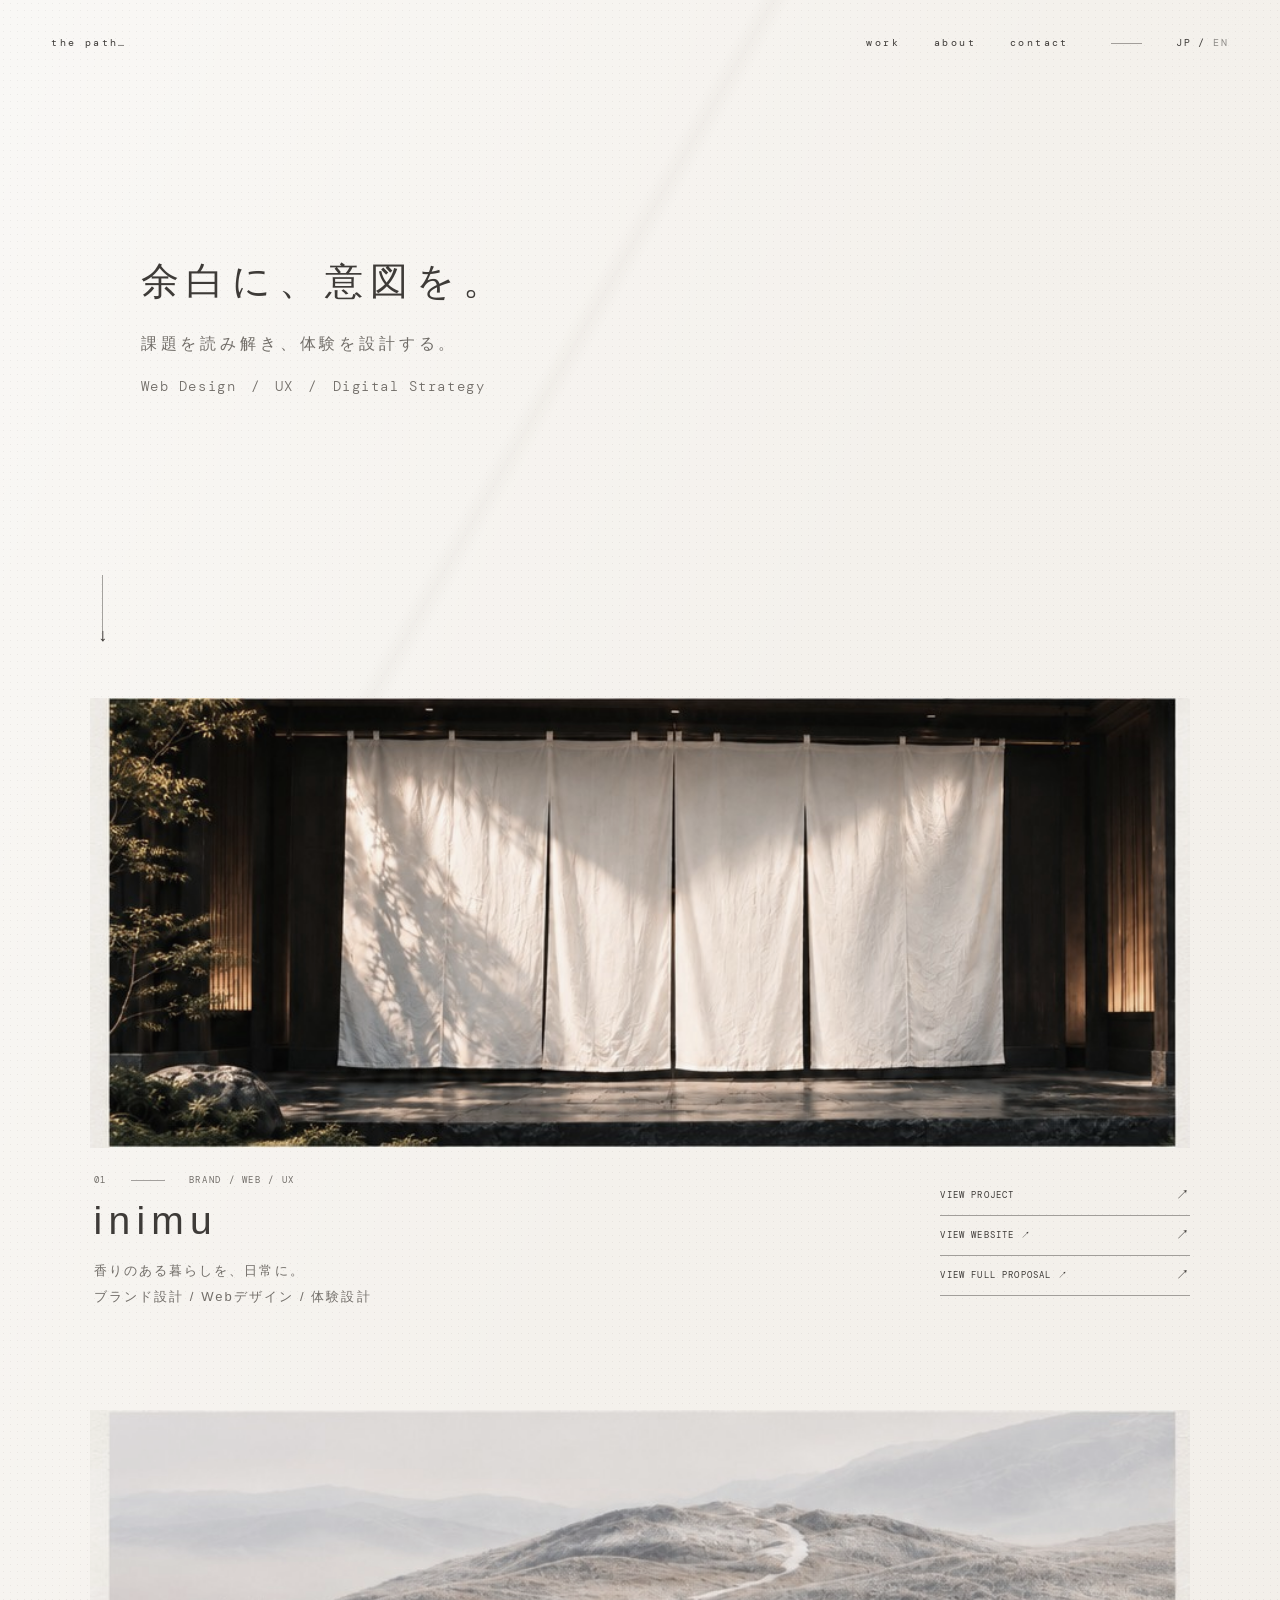
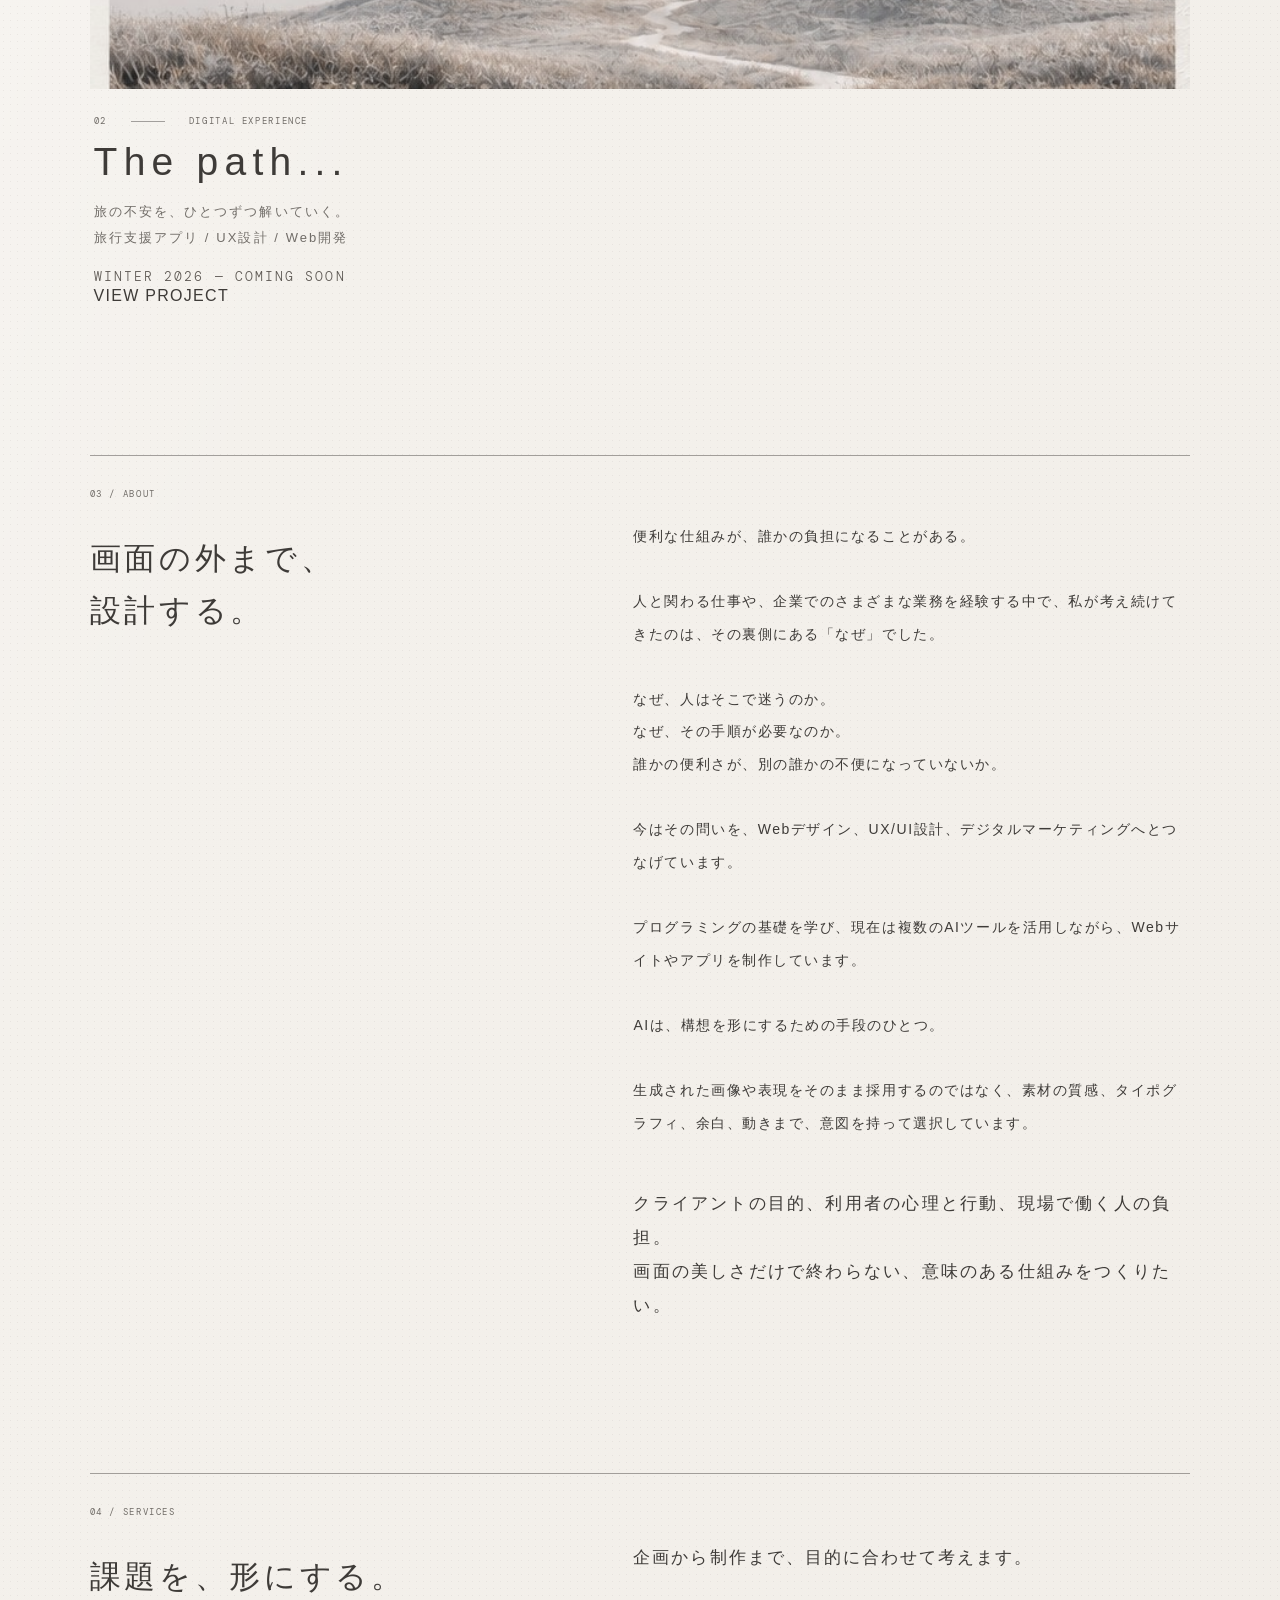
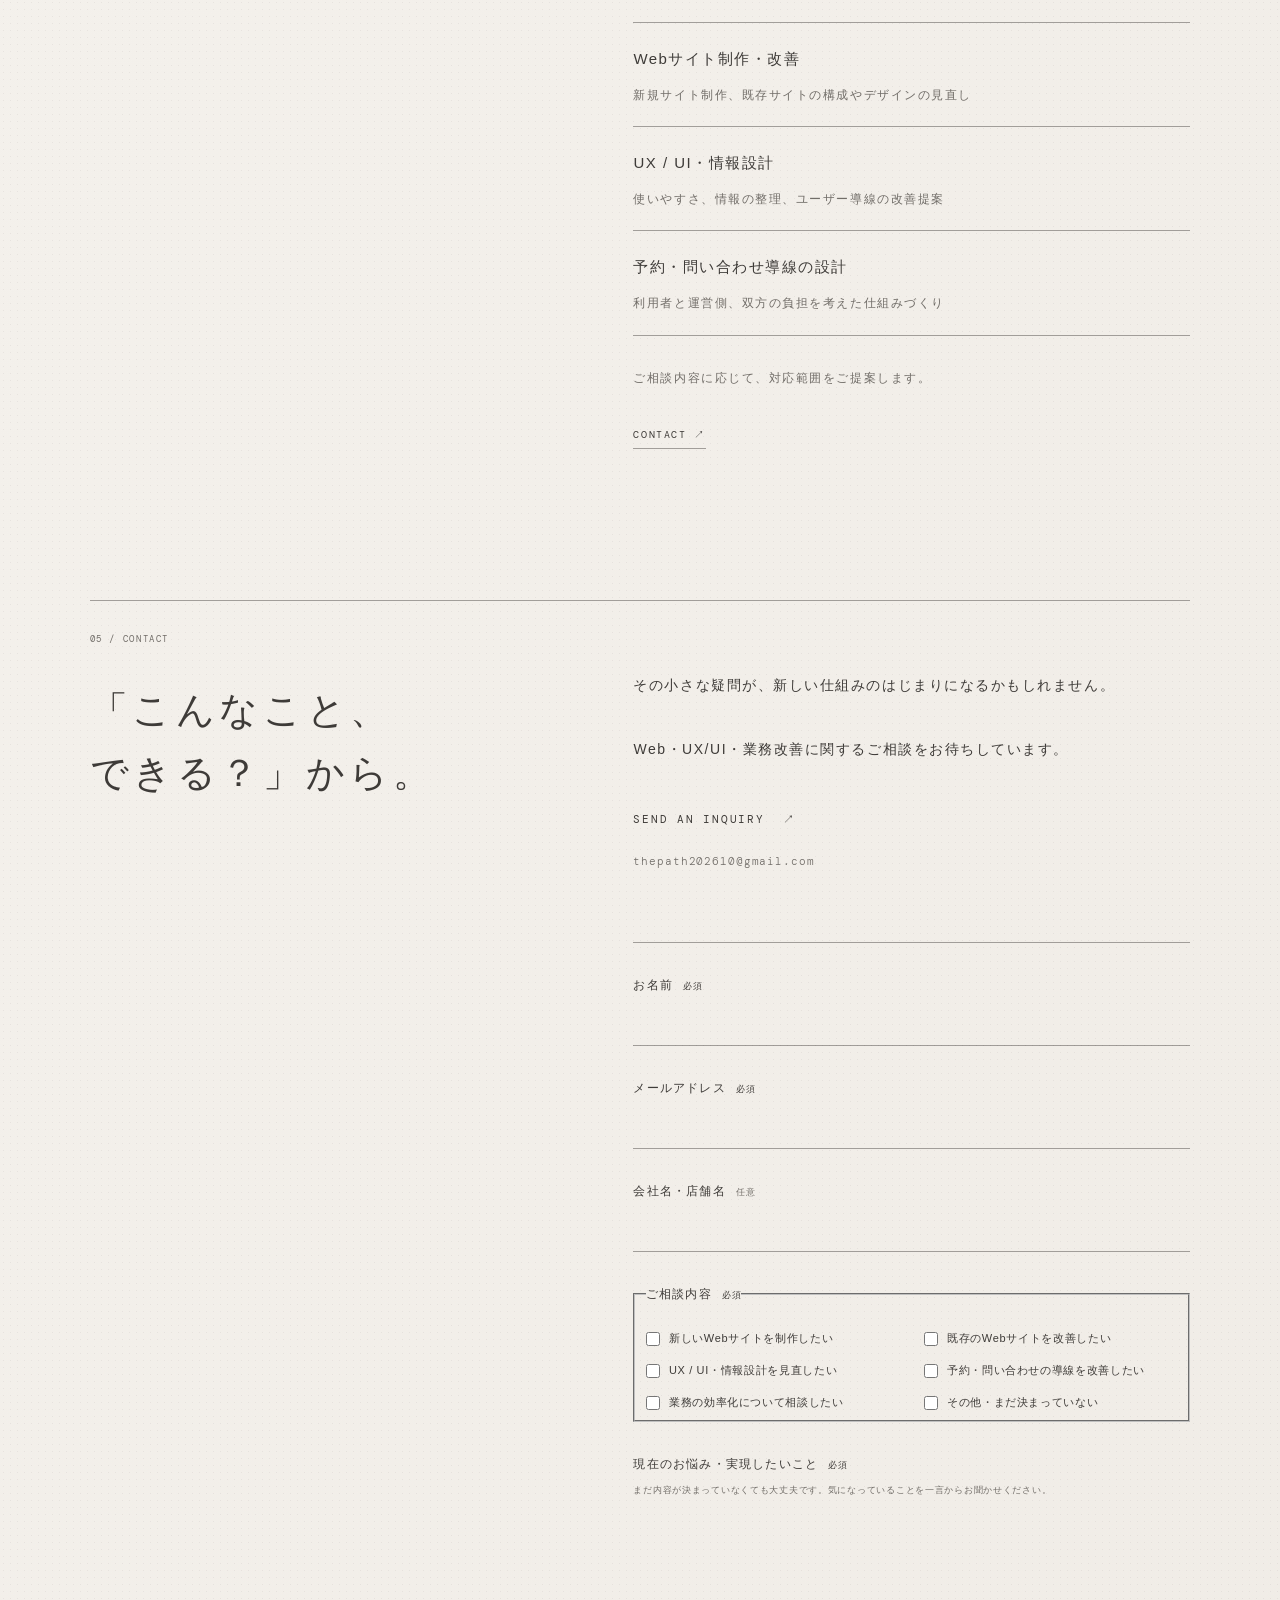
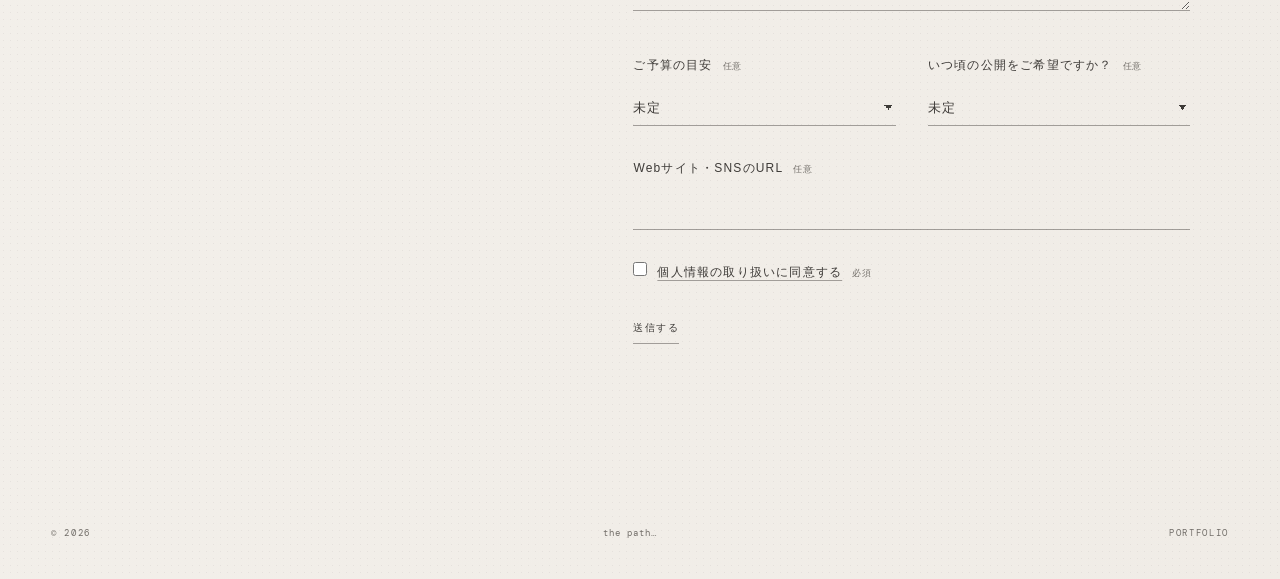
==== commit 1d789091: "Update portfolio branding to the path" ====
--- a/index.html
+++ b/index.html
@@ -3,14 +3,14 @@
 <head>
   <meta charset="utf-8">
   <meta name="viewport" content="width=device-width, initial-scale=1">
-  <meta name="description" content="余白に、意図を。課題を読み解き、体験を設計するポートフォリオ。">
-  <title>PORTFOLIO / 2026</title>
+  <meta name="description" content="the path… — Web Design / UX / Digital Strategy">
+  <title>the path…</title>
   <link rel="stylesheet" href="styles.css">
   <script defer src="script.js"></script>
 </head>
 <body>
   <header class="site-header">
-    <a class="wordmark" href="index.html" aria-label="Portfolio home">PORTFOLIO / 2026</a>
+    <a class="wordmark" href="index.html" aria-label="the path… home">the path…</a>
     <nav class="main-nav" aria-label="メインナビゲーション">
       <a href="#work" data-i18n="navWork">WORK</a>
       <a href="#about" data-i18n="navAbout">ABOUT</a>
@@ -79,9 +79,26 @@
       </div>
     </section>
 
+    <section class="services" id="services" aria-labelledby="services-title">
+      <div class="services-heading">
+        <p class="services-index">04 / SERVICES</p>
+        <h2 id="services-title" data-i18n="servicesTitle">課題を、形にする。</h2>
+      </div>
+      <div class="services-copy">
+        <p class="services-lead" data-i18n="servicesLead">企画から制作まで、目的に合わせて考えます。</p>
+        <div class="service-list">
+          <div class="service-item"><h3 data-i18n="serviceWebTitle">Webサイト制作・改善</h3><p data-i18n="serviceWebText">新規サイト制作、既存サイトの構成やデザインの見直し</p></div>
+          <div class="service-item"><h3 data-i18n="serviceUxTitle">UX / UI・情報設計</h3><p data-i18n="serviceUxText">使いやすさ、情報の整理、ユーザー導線の改善提案</p></div>
+          <div class="service-item"><h3 data-i18n="serviceFlowTitle">予約・問い合わせ導線の設計</h3><p data-i18n="serviceFlowText">利用者と運営側、双方の負担を考えた仕組みづくり</p></div>
+        </div>
+        <p class="services-note" data-i18n="servicesNote">ご相談内容に応じて、対応範囲をご提案します。</p>
+        <a class="services-contact-link" href="#contact" data-i18n="servicesCta">CONTACT ↗</a>
+      </div>
+    </section>
+
     <section class="contact" id="contact" aria-labelledby="contact-title">
       <div class="contact-heading">
-        <p class="contact-index">04 / CONTACT</p>
+        <p class="contact-index">05 / CONTACT</p>
         <h2 id="contact-title" data-i18n="contactTitle"><span class="contact-title-line">「こんなこと、</span><br><span class="contact-title-line">できる？」から。</span></h2>
       </div>
       <div class="contact-copy">
@@ -96,13 +113,13 @@
           <div class="form-field"><label for="contact-company"><span data-i18n="formCompany">会社名・店舗名</span><small data-i18n="optional">任意</small></label><input id="contact-company" name="company" type="text" autocomplete="organization"></div>
           <fieldset class="form-field form-checks"><legend><span data-i18n="formConsultation">ご相談内容</span><em data-i18n="required">必須</em></legend><div class="check-grid">
             <label><input type="checkbox" name="consultation" value="website"><span data-i18n="optionWebsite">新しいWebサイトを制作したい</span></label>
-            <label><input type="checkbox" name="consultation" value="renewal"><span data-i18n="optionRenewal">既存サイトを改善・リニューアルしたい</span></label>
-            <label><input type="checkbox" name="consultation" value="ux"><span data-i18n="optionUx">UX/UIやサイトの導線を見直したい</span></label>
-            <label><input type="checkbox" name="consultation" value="conversion"><span data-i18n="optionConversion">予約・問い合わせを増やしたい</span></label>
+            <label><input type="checkbox" name="consultation" value="renewal"><span data-i18n="optionRenewal">既存のWebサイトを改善したい</span></label>
+            <label><input type="checkbox" name="consultation" value="ux"><span data-i18n="optionUx">UX / UI・情報設計を見直したい</span></label>
+            <label><input type="checkbox" name="consultation" value="conversion"><span data-i18n="optionConversion">予約・問い合わせの導線を改善したい</span></label>
             <label><input type="checkbox" name="consultation" value="efficiency"><span data-i18n="optionEfficiency">業務の効率化について相談したい</span></label>
             <label><input type="checkbox" name="consultation" value="other"><span data-i18n="optionOther">その他・まだ決まっていない</span></label>
           </div></fieldset>
-          <div class="form-field"><label for="contact-message"><span data-i18n="formMessage">現在のお悩み・実現したいこと</span><em data-i18n="required">必須</em></label><textarea id="contact-message" name="message" rows="5" required></textarea></div>
+          <div class="form-field"><label for="contact-message"><span data-i18n="formMessage">現在のお悩み・実現したいこと</span><em data-i18n="required">必須</em></label><small class="form-hint" data-i18n="formMessageHint">まだ内容が決まっていなくても大丈夫です。気になっていることを一言からお聞かせください。</small><textarea id="contact-message" name="message" rows="5" required></textarea></div>
           <div class="form-row"><div class="form-field"><label for="contact-budget"><span data-i18n="formBudget">ご予算の目安</span><small data-i18n="optional">任意</small></label><select id="contact-budget" name="budget"><option value="" data-i18n="selectUnset">未定</option><option data-i18n="budgetUnder">10万円未満</option><option data-i18n="budget10to20">10万〜20万円</option><option data-i18n="budget20to30">20万〜30万円</option><option data-i18n="budgetOver30">30万円以上</option></select></div><div class="form-field"><label for="contact-timing"><span data-i18n="formTiming">いつ頃の公開をご希望ですか？</span><small data-i18n="optional">任意</small></label><select id="contact-timing" name="timing"><option value="" data-i18n="selectUnset">未定</option><option value="within-month" data-i18n="timingMonth">1か月以内</option><option value="one-three" data-i18n="timingOneThree">1〜3か月以内</option><option value="after-three" data-i18n="timingAfterThree">3か月以降</option><option value="specific" data-i18n="timingSpecific">希望日が決まっている</option></select><input class="date-input" id="contact-date" name="date" type="date" aria-label="希望日" hidden></div></div>
           <div class="form-field"><label for="contact-url"><span data-i18n="formUrl">Webサイト・SNSのURL</span><small data-i18n="optional">任意</small></label><input id="contact-url" name="url" type="url" inputmode="url"></div>
           <label class="consent"><input type="checkbox" name="consent" required><a class="privacy-consent-link" href="./privacy.html" data-i18n="consent">個人情報の取り扱いに同意する</a><em data-i18n="required">必須</em></label>
@@ -113,7 +130,7 @@
     </section>
   </main>
 
-  <footer class="site-footer"><span>© 2026</span><span class="footer-signature">Emiko Nakagawa</span><span>PORTFOLIO</span></footer>
+  <footer class="site-footer"><span>© 2026</span><span class="footer-signature">the path…</span><span>PORTFOLIO</span></footer>
   <script>
     window.addEventListener('DOMContentLoaded', () => {
       const aboutTitle = document.getElementById('about-title');
@@ -131,7 +148,7 @@
           contactLead: 'その小さな疑問が、新しい仕組みのはじまりになるかもしれません。',
           contactBody: 'Web・UX/UI・業務改善に関するご相談をお待ちしています。',
           contactCta: 'SEND AN INQUIRY <i aria-hidden="true">↗</i>',
-          contactNote: '公開準備中', formName:'お名前', formEmail:'メールアドレス', formCompany:'会社名・店舗名', formConsultation:'ご相談内容', formMessage:'現在のお悩み・実現したいこと', formBudget:'ご予算の目安', formTiming:'いつ頃の公開をご希望ですか？', formUrl:'Webサイト・SNSのURL', required:'必須', optional:'任意', optionWebsite:'新しいWebサイトを制作したい', optionRenewal:'既存サイトを改善・リニューアルしたい', optionUx:'UX/UIやサイトの導線を見直したい', optionConversion:'予約・問い合わせを増やしたい', optionEfficiency:'業務の効率化について相談したい', optionOther:'その他・まだ決まっていない', selectUnset:'未定', budgetUnder:'10万円未満', budget10to20:'10万〜20万円', budget20to30:'20万〜30万円', budgetOver30:'30万円以上', timingMonth:'1か月以内', timingOneThree:'1〜3か月以内', timingAfterThree:'3か月以降', timingSpecific:'希望日が決まっている', consent:'個人情報の取り扱いに同意する', formSubmit:'送信する'
+          contactNote: '公開準備中', formName:'お名前', formEmail:'メールアドレス', formCompany:'会社名・店舗名', formConsultation:'ご相談内容', formMessage:'現在のお悩み・実現したいこと', formMessageHint:'まだ内容が決まっていなくても大丈夫です。気になっていることを一言からお聞かせください。', formBudget:'ご予算の目安', formTiming:'いつ頃の公開をご希望ですか？', formUrl:'Webサイト・SNSのURL', required:'必須', optional:'任意', optionWebsite:'新しいWebサイトを制作したい', optionRenewal:'既存のWebサイトを改善したい', optionUx:'UX / UI・情報設計を見直したい', optionConversion:'予約・問い合わせの導線を改善したい', optionEfficiency:'業務の効率化について相談したい', optionOther:'その他・まだ決まっていない', selectUnset:'未定', budgetUnder:'10万円未満', budget10to20:'10万〜20万円', budget20to30:'20万〜30万円', budgetOver30:'30万円以上', timingMonth:'1か月以内', timingOneThree:'1〜3か月以内', timingAfterThree:'3か月以降', timingSpecific:'希望日が決まっている', consent:'個人情報の取り扱いに同意する', formSubmit:'送信する'
         },
         en: {
           aboutIntro: 'A useful system can become someone else’s burden.',
@@ -147,7 +164,7 @@
           contactLead: 'A simple question might be the beginning of something new.',
           contactBody: 'I’m open to conversations about web design, UX/UI, and improving how things work.',
           contactCta: 'SEND AN INQUIRY <i aria-hidden="true">↗</i>',
-          contactNote: 'Preparing for publication', formName:'Name', formEmail:'Email address', formCompany:'Company / shop', formConsultation:'What can I help with?', formMessage:'What would you like to solve or achieve?', formBudget:'Approximate budget', formTiming:'When would you like to launch?', formUrl:'Website / social URL', required:'Required', optional:'Optional', optionWebsite:'I want to create a new website', optionRenewal:'I want to improve or renew an existing site', optionUx:'I want to review the UX/UI or site flow', optionConversion:'I want to increase reservations or inquiries', optionEfficiency:'I want to discuss improving operational efficiency', optionOther:'Other / not decided yet', selectUnset:'Undecided', budgetUnder:'Under ¥100,000', budget10to20:'¥100,000–¥200,000', budget20to30:'¥200,000–¥300,000', budgetOver30:'¥300,000 or more', timingMonth:'Within one month', timingOneThree:'Within 1–3 months', timingAfterThree:'After 3 months', timingSpecific:'I have a preferred date', consent:'I agree to the handling of personal information', formSubmit:'Send inquiry'
+          contactNote: 'Preparing for publication', formName:'Name', formEmail:'Email address', formCompany:'Company / shop', formConsultation:'What can I help with?', formMessage:'What would you like to solve or achieve?', formMessageHint:'It is okay if you are not sure yet. Tell me what is on your mind, even in a sentence.', formBudget:'Approximate budget', formTiming:'When would you like to launch?', formUrl:'Website / social URL', required:'Required', optional:'Optional', optionWebsite:'I want to create a new website', optionRenewal:'I want to improve an existing website', optionUx:'I want to review the UX / UI and information architecture', optionConversion:'I want to improve the reservation or inquiry flow', optionEfficiency:'I want to discuss improving operational efficiency', optionOther:'Other / not decided yet', selectUnset:'Undecided', budgetUnder:'Under ¥100,000', budget10to20:'¥100,000–¥200,000', budget20to30:'¥200,000–¥300,000', budgetOver30:'¥300,000 or more', timingMonth:'Within one month', timingOneThree:'Within 1–3 months', timingAfterThree:'After 3 months', timingSpecific:'I have a preferred date', consent:'I agree to the handling of personal information', formSubmit:'Send inquiry'
         }
       };
       aboutCopy.ja.aboutIntro = '便利な仕組みが、誰かの負担になることがある。';
--- a/styles.css
+++ b/styles.css
@@ -45,6 +45,19 @@
 .about-copy { max-width:620px; padding-top:30px; font-size:14px; line-height:2.35; letter-spacing:.11em; }
 .about-copy p + p { margin-top:32px; }
 .about-statement { margin-top:48px!important; font-size:17px; line-height:2; letter-spacing:.13em; }
+.services { width:86%; max-width:1340px; margin:0 auto 150px; padding-top:34px; border-top:1px solid var(--line); display:grid; grid-template-columns:minmax(250px,.85fr) minmax(0,1.15fr); column-gap:12%; }
+.services-index { margin:0; font:400 9px/1 "DM Mono",monospace; letter-spacing:.18em; color:var(--muted); }
+.services-heading h2 { max-width:430px; margin-top:34px; font-size:clamp(25px,2.4vw,36px); line-height:1.7; letter-spacing:.12em; }
+.services-copy { max-width:620px; padding-top:30px; font-size:14px; line-height:2.35; letter-spacing:.11em; }
+.services-lead { font-size:17px; letter-spacing:.12em; }
+.service-list { margin-top:44px; }
+.service-item { padding:18px 0 20px; border-top:1px solid var(--line); }
+.service-item:last-child { border-bottom:1px solid var(--line); }
+.service-item h3 { margin:0 0 7px; font-size:15px; font-weight:400; letter-spacing:.1em; }
+.service-item p { margin:0; color:var(--muted); font-size:12px; line-height:1.9; }
+.services-note { margin-top:28px; color:var(--muted); font-size:12px; }
+.services-contact-link { display:inline-flex; margin-top:38px; padding-bottom:8px; border-bottom:1px solid var(--line); font:400 10px/1 "DM Mono",monospace; letter-spacing:.16em; }
+.services-contact-link:focus-visible { outline:1px solid var(--ink); outline-offset:7px; }
 .contact { width:86%; max-width:1340px; margin:0 auto 110px; padding-top:34px; border-top:1px solid var(--line); display:grid; grid-template-columns:minmax(250px,.85fr) minmax(0,1.15fr); column-gap:12%; }
 .contact-index { margin:0; font:400 9px/1 "DM Mono",monospace; letter-spacing:.18em; color:var(--muted); }
 .contact-heading h2 { max-width:430px; margin-top:34px; font-size:clamp(28px,3vw,43px); line-height:1.65; letter-spacing:.12em; }
@@ -61,6 +74,7 @@
 .form-field legend { padding:0; }
 .form-field em,.form-field small,.consent em { font:300 9px/1 "DM Mono",monospace; color:var(--muted); font-style:normal; letter-spacing:.08em; }
 .form-field em { color:var(--ink); }
+.form-hint { display:block; margin-top:8px; color:var(--muted); font-size:11px; line-height:1.8; letter-spacing:.08em; }
 .form-field input:not([type="checkbox"]),.form-field textarea,.form-field select { width:100%; margin-top:11px; padding:10px 0; border:0; border-bottom:1px solid var(--line); border-radius:0; color:var(--ink); background:transparent; font:400 13px/1.7 inherit; letter-spacing:.08em; outline:none; }
 .form-field textarea { resize:vertical; min-height:105px; }
 .form-field select { appearance:none; background:linear-gradient(45deg,transparent 50%,var(--ink) 50%) calc(100% - 7px) 50%/5px 5px no-repeat,linear-gradient(135deg,var(--ink) 50%,transparent 50%) calc(100% - 3px) 50%/5px 5px no-repeat; }
@@ -82,6 +96,16 @@
 @media (prefers-reduced-motion:reduce) { html { scroll-behavior:auto; } }
 .project-links a:focus-visible { outline:1px solid var(--ink); outline-offset:5px; }
 @media (max-width:700px) { .project-links { position:relative; top:auto; right:auto; width:100%; margin-top:22px; } .project-links a { min-height:42px; font-size:9px; } .project-links .project-link { position:static; margin-top:0; justify-content:space-between; } }
+@media (max-width:700px) { .services { width:auto; margin:0 6vw 90px; padding-top:25px; display:block; }
+.services-heading h2 { margin-top:25px; font-size:25px; line-height:1.8; }
+.services-copy { padding-top:42px; font-size:12px; line-height:2.25; }
+.services-lead { font-size:15px; }
+.service-list { margin-top:32px; }
+.service-item { padding:16px 0 18px; }
+.service-item h3 { font-size:13px; }
+.service-item p { font-size:11px; }
+.services-note { font-size:11px; }
+.services-contact-link { margin-top:32px; } }
 .contact-link:focus-visible { outline:1px solid var(--ink); outline-offset:7px; }
 @media (hover:hover) and (pointer:fine) { .contact-link:hover { border-bottom-color:var(--ink); } .contact-link:hover i { transform:translate(3px,-3px); } }
 @media (prefers-reduced-motion:reduce) { .contact-link i { transition:none; } }
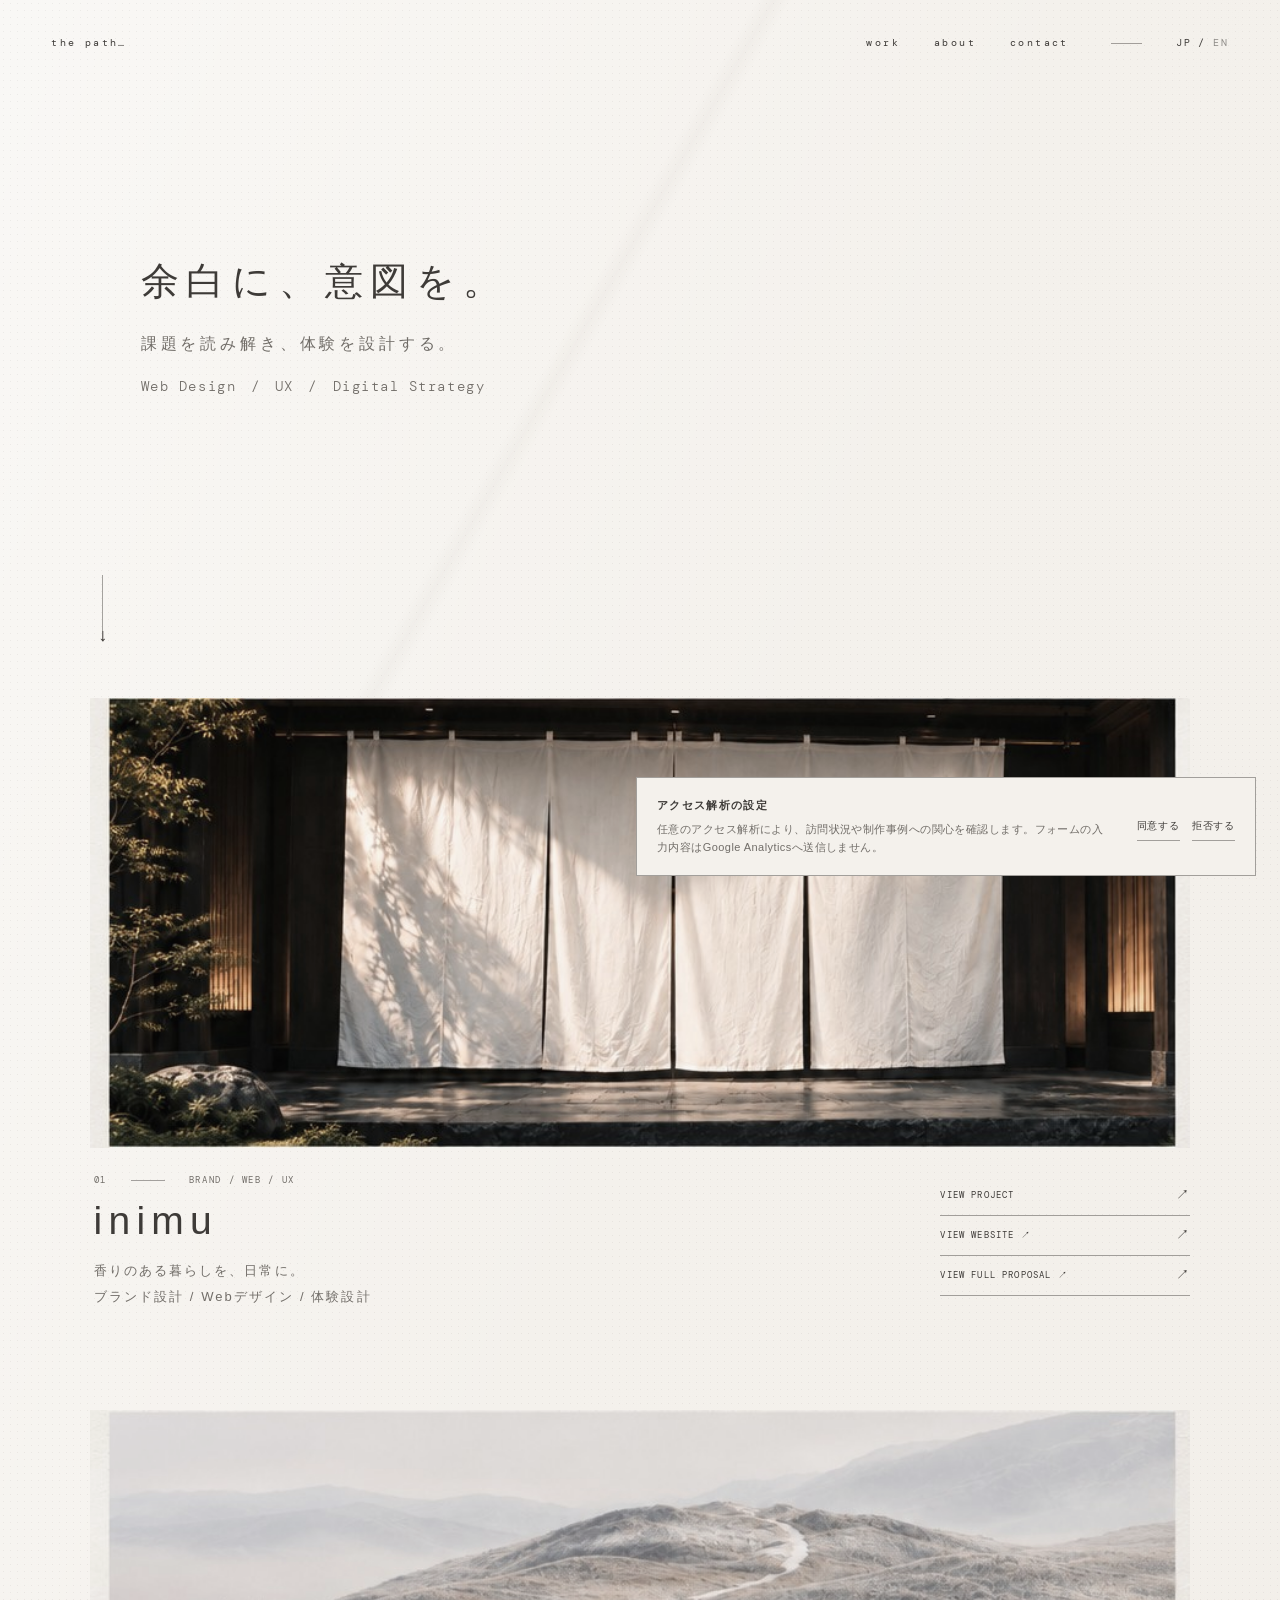
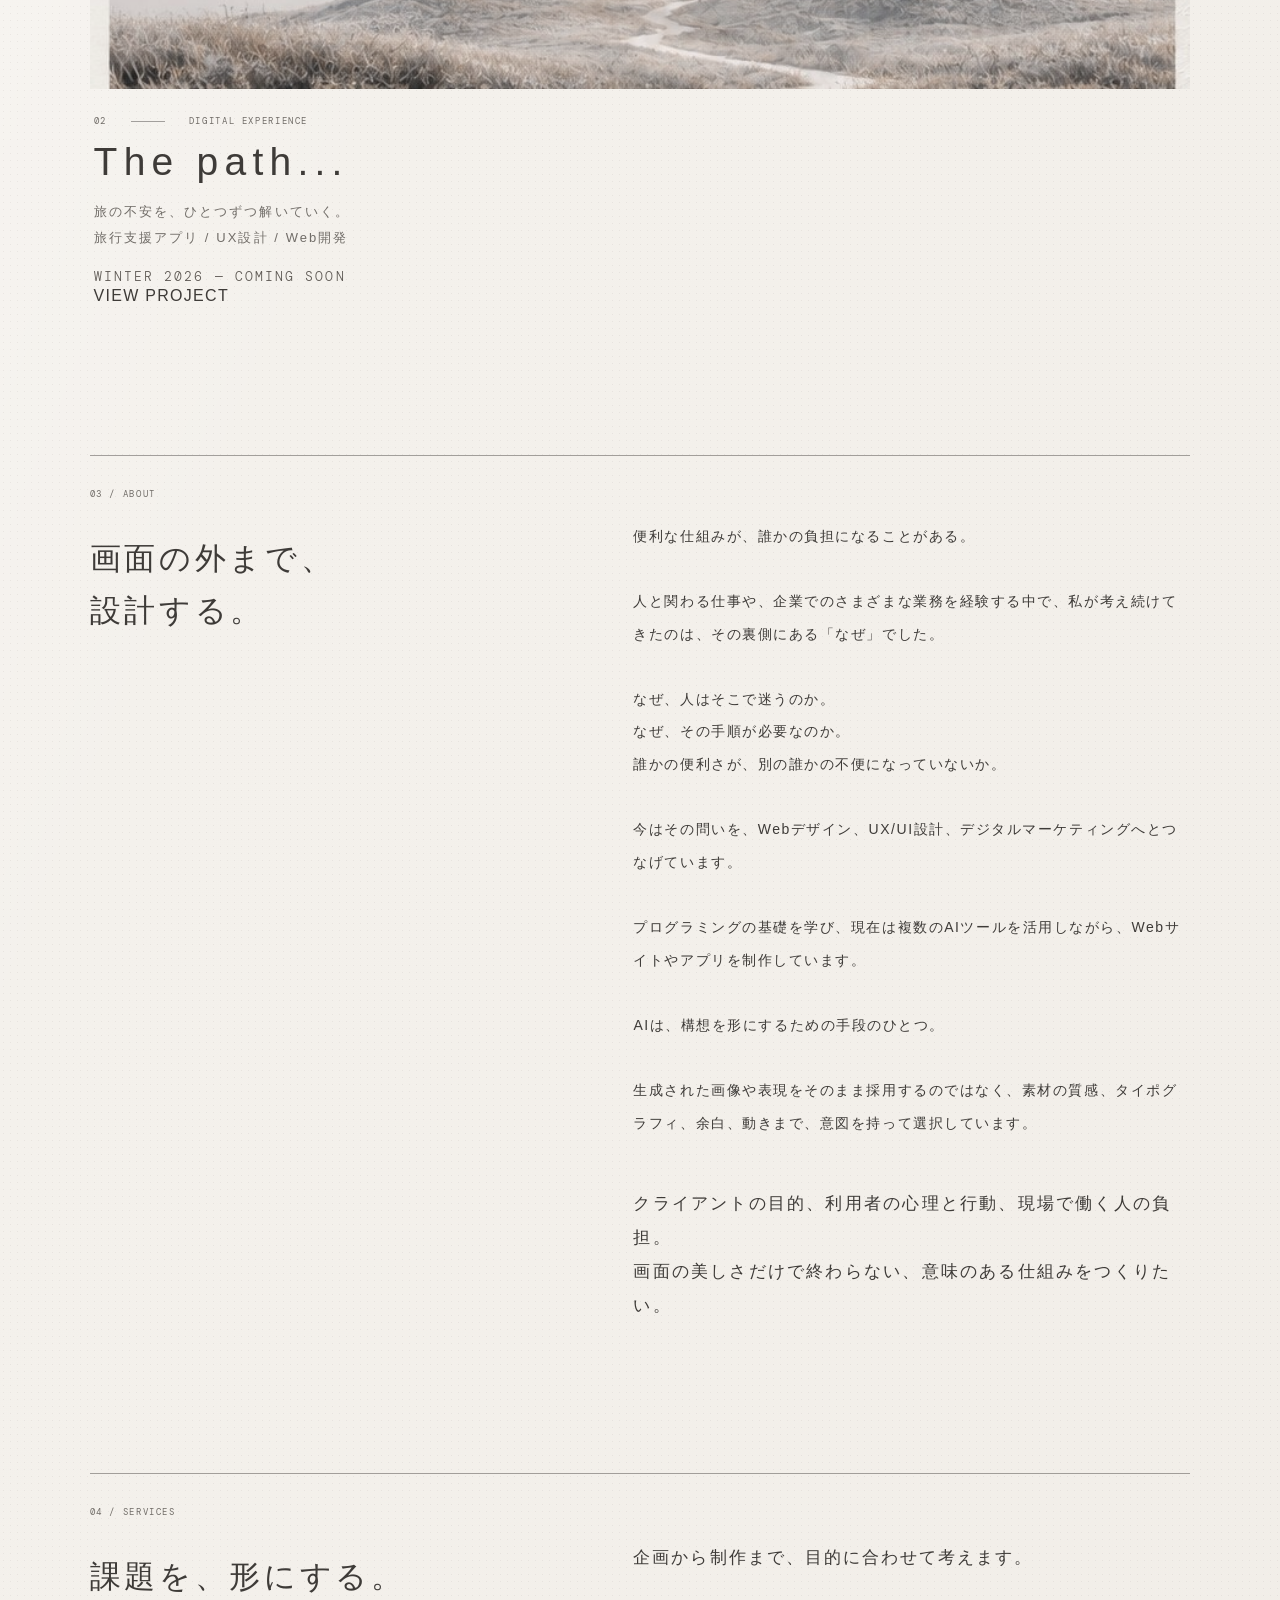
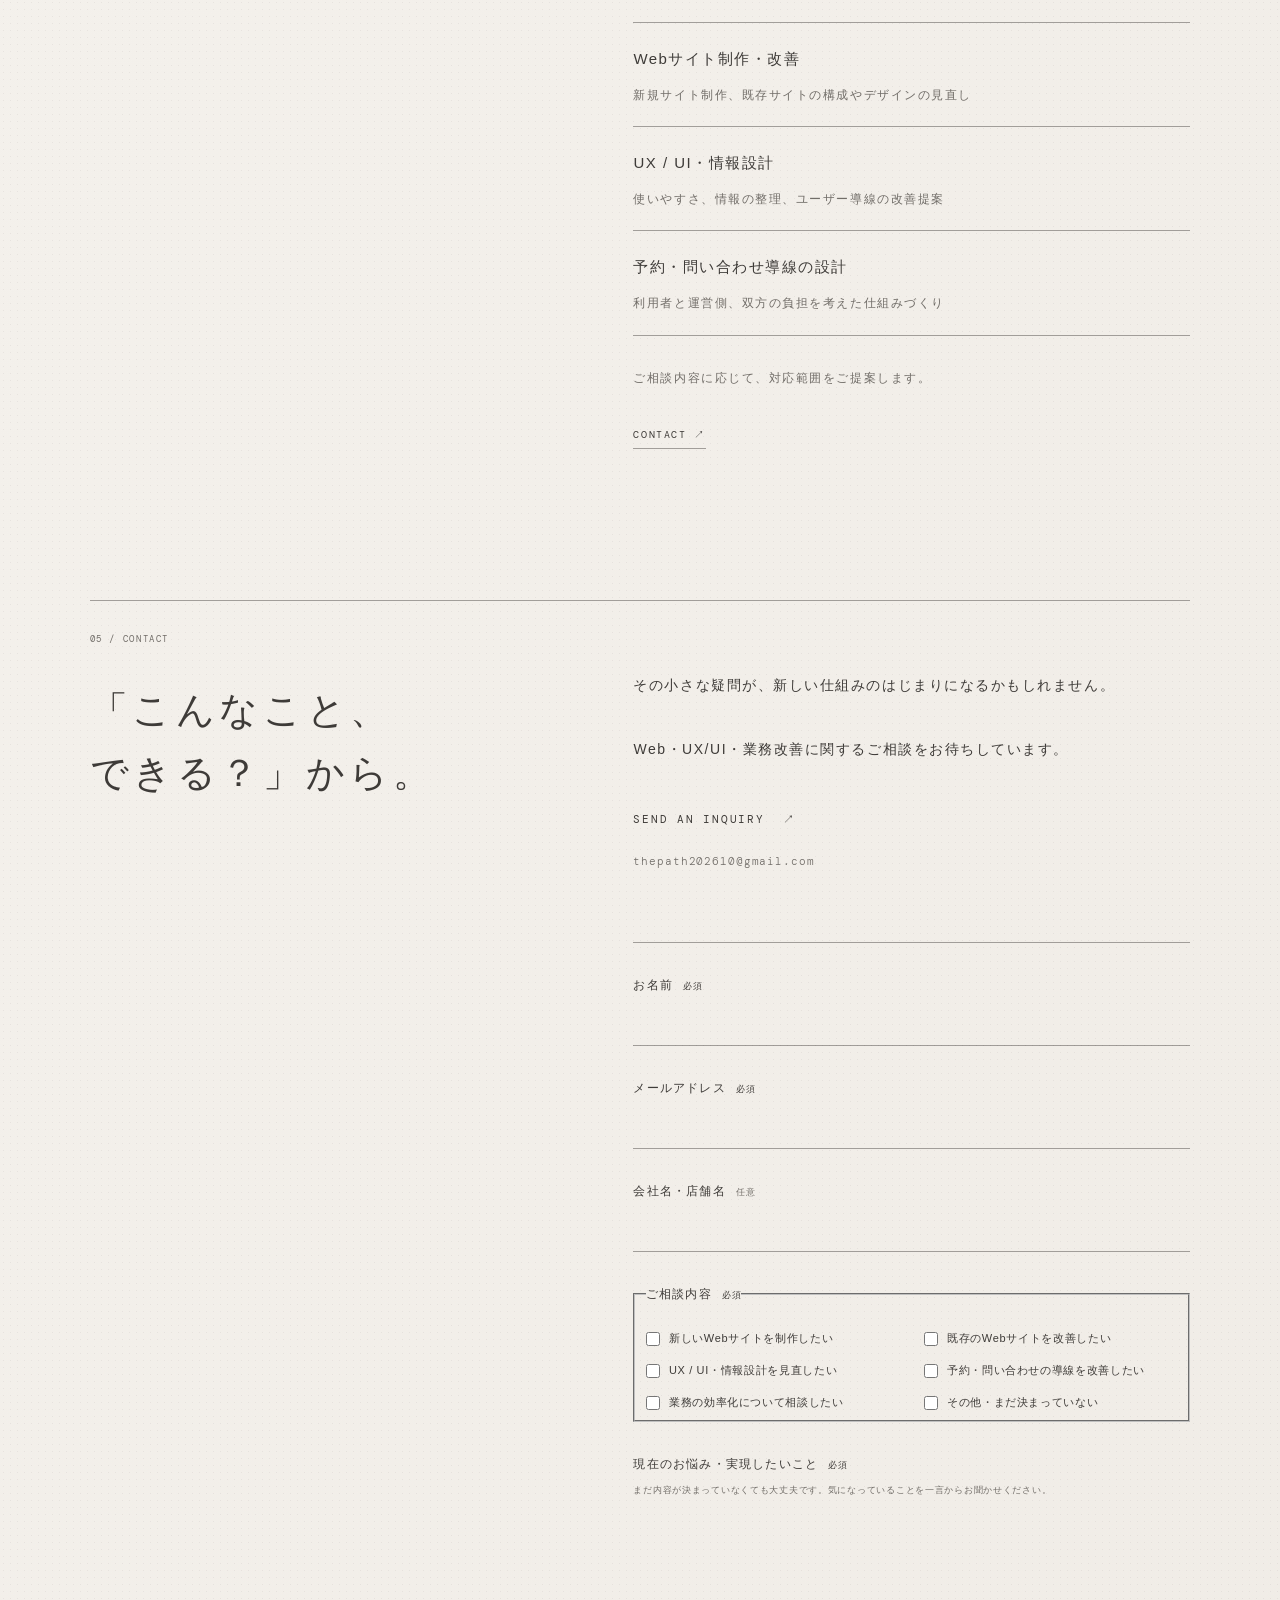
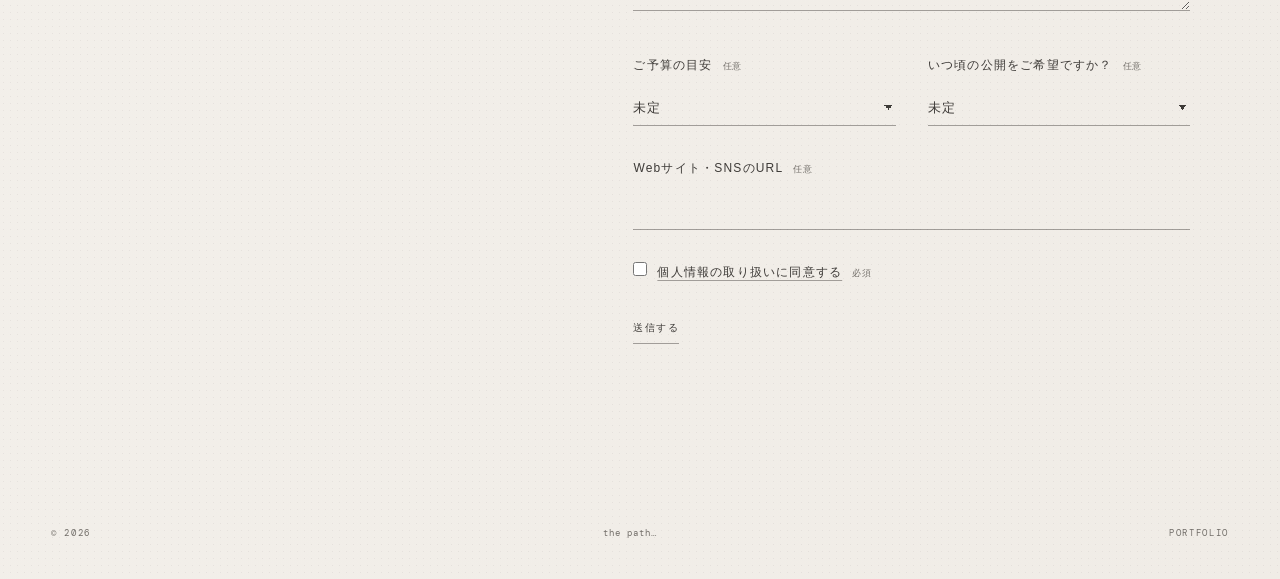
==== commit d890cccd: "Add GA4 analytics with consent management" ====
--- a/index.html
+++ b/index.html
@@ -5,8 +5,18 @@
   <meta name="viewport" content="width=device-width, initial-scale=1">
   <meta name="description" content="the path… — Web Design / UX / Digital Strategy">
   <title>the path…</title>
+  <meta property="og:type" content="website">
+  <meta property="og:url" content="https://jasminbb564bb-cell.github.io/personal-portfolio/">
+  <meta property="og:title" content="the path…">
+  <meta property="og:description" content="Web Design / UX / Digital Strategy">
+  <meta property="og:site_name" content="the path…">
+  <meta property="og:locale" content="ja_JP">
+  <meta name="twitter:card" content="summary_large_image">
+  <meta name="twitter:title" content="the path…">
+  <meta name="twitter:description" content="Web Design / UX / Digital Strategy">
   <link rel="stylesheet" href="styles.css">
   <script defer src="script.js"></script>
+  <script defer src="analytics-consent.js"></script>
 </head>
 <body>
   <header class="site-header">
@@ -44,8 +54,8 @@
           <p class="project-description" data-i18n="inimuDescription">香りのある暮らしを、日常に。<br>ブランド設計 / Webデザイン / 体験設計</p>
           <div class="project-links" aria-label="inimu project links">
             <a class="project-link" href="./inimu.html" aria-label="View inimu project"><span data-i18n="viewProject">VIEW PROJECT</span><i aria-hidden="true">↗</i></a>
-            <a href="https://jasminbb564bb-cell.github.io/inimu-workshop/" target="_blank" rel="noopener noreferrer"><span data-i18n="viewWebsite">VIEW WEBSITE</span><i aria-hidden="true">↗</i></a>
-            <a href="https://jasminbb564bb-cell.github.io/inimu-workshop/proposal-preview/" target="_blank" rel="noopener noreferrer"><span data-i18n="viewFullProposal">VIEW FULL PROPOSAL</span><i aria-hidden="true">↗</i></a>
+            <a href="https://jasminbb564bb-cell.github.io/inimu-workshop/" target="_blank" rel="noopener noreferrer" data-analytics-event="view_inimu_website" data-analytics-location="inimu_website"><span data-i18n="viewWebsite">VIEW WEBSITE</span><i aria-hidden="true">↗</i></a>
+            <a href="https://jasminbb564bb-cell.github.io/inimu-workshop/proposal-preview/" target="_blank" rel="noopener noreferrer" data-analytics-event="view_inimu_proposal" data-analytics-location="inimu_proposal"><span data-i18n="viewFullProposal">VIEW FULL PROPOSAL</span><i aria-hidden="true">↗</i></a>
           </div>
         </div>
       </article>
@@ -204,6 +214,7 @@
           if (!response.ok) throw new Error('Formspree request failed');
           contactForm.reset(); updateDateField();
           formStatus.textContent = document.documentElement.lang === 'en' ? 'Your inquiry has been received.' : 'お問い合わせを受け付けました。';
+          if (typeof window.trackAnalyticsEvent === 'function') window.trackAnalyticsEvent('contact_form_submit');
         } catch (error) {
           formStatus.textContent = document.documentElement.lang === 'en' ? 'Your inquiry may not have been delivered. Please try again.' : 'お問い合わせが届いていない可能性があります。時間をおいて再度お試しください。';
         } finally { submitButton.disabled = false; }
--- a/styles.css
+++ b/styles.css
@@ -90,6 +90,15 @@
 .form-submit:disabled { color:var(--muted); cursor:wait; }
 .form-status { min-height:1.8em; margin-top:18px!important; font-size:11px; color:var(--muted); }
 .site-footer { display:flex; justify-content:space-between; padding:35px 4vw 40px; font:400 9px "DM Mono",monospace; color:var(--muted); letter-spacing:.18em; }
+.analytics-consent { position:fixed; right:24px; bottom:24px; z-index:20; display:flex; align-items:center; gap:24px; width:min(620px,calc(100vw - 48px)); padding:18px 20px; border:1px solid var(--line); background:var(--paper); color:var(--ink); font-size:11px; line-height:1.7; letter-spacing:.04em; }
+.analytics-consent[hidden] { display:none; }
+.analytics-consent strong { display:block; font-size:11px; letter-spacing:.12em; }
+.analytics-consent p { margin:5px 0 0; color:var(--muted); }
+.analytics-consent-actions { display:flex; flex:0 0 auto; gap:12px; }
+.analytics-consent button { padding:7px 0; border:0; border-bottom:1px solid var(--line); background:transparent; color:var(--ink); font:400 10px/1.4 "DM Mono",monospace; letter-spacing:.08em; cursor:pointer; }
+.analytics-settings { position:fixed; right:24px; bottom:20px; z-index:19; padding:5px 0; border:0; border-bottom:1px solid var(--line); background:transparent; color:var(--muted); font:400 9px/1.4 "DM Mono",monospace; letter-spacing:.08em; cursor:pointer; }
+.analytics-settings[hidden] { display:none; }
+@media (max-width:700px) { .analytics-consent { right:12px; bottom:12px; width:calc(100vw - 24px); display:block; padding:16px; } .analytics-consent-actions { margin-top:12px; } }
 .footer-signature { letter-spacing:.12em; }
 @media (max-width:700px) { .site-header { padding:24px 6vw 0; align-items:flex-start; } .wordmark { font-size:9px; } .main-nav { gap:13px; flex-wrap:wrap; justify-content:flex-end; max-width:190px; line-height:1.5; } .main-nav a,.nav-disabled { display:none; } .nav-rule { width:24px; margin-left:2px; } .hero { min-height:500px; padding:155px 8vw 0; } h1 { font-size:29px; letter-spacing:.14em; } .hero-lead { font-size:13px; line-height:2; letter-spacing:.16em; } .discipline { font-size:11px; letter-spacing:.05em; white-space:nowrap; } .scroll-cue { left:8vw; bottom:45px; height:48px; } .projects { width:auto; margin:0 6vw; } .project { margin-bottom:70px; } .project-media { aspect-ratio:1.72/1; } .project-meta { padding-top:21px; min-height:190px; } .project-index { gap:14px; font-size:8px; } h2 { font-size:29px; margin-top:17px; } .project-description { font-size:11px; line-height:2; letter-spacing:.1em; } .project-status { font-size:11px; } .project-link { position:relative; top:auto; right:auto; margin-top:26px; justify-content:flex-start; } .about { width:auto; margin:100px 6vw 90px; padding-top:25px; display:block; } .about-heading h2 { margin-top:25px; font-size:25px; line-height:1.8; letter-spacing:.08em; } .about-copy { padding-top:42px; font-size:12px; line-height:2.25; letter-spacing:.08em; } .about-copy p + p { margin-top:28px; } .about-statement { margin-top:40px!important; font-size:15px; } .contact { width:auto; margin:0 6vw 80px; padding-top:25px; display:block; } .contact-heading h2 { margin-top:25px; font-size:27px; line-height:1.8; } .contact-copy { padding-top:42px; font-size:12px; line-height:2.25; } .contact-copy p + p { margin-top:28px; } .contact-link { margin-top:40px; font-size:10px; } .contact-email { font-size:10px; letter-spacing:.04em; } .contact-form { margin-top:58px; padding-top:24px; } .check-grid,.form-row { grid-template-columns:1fr; gap:14px; } .form-field label,.form-field legend,.consent { font-size:11px; } .form-field input:not([type="checkbox"]),.form-field textarea,.form-field select { font-size:12px; } .form-submit { font-size:9px; } .site-footer { padding:15px 6vw 28px; } }
 @media (min-width:701px) and (max-width:1000px) { .hero { min-height:560px; padding-top:170px; } }
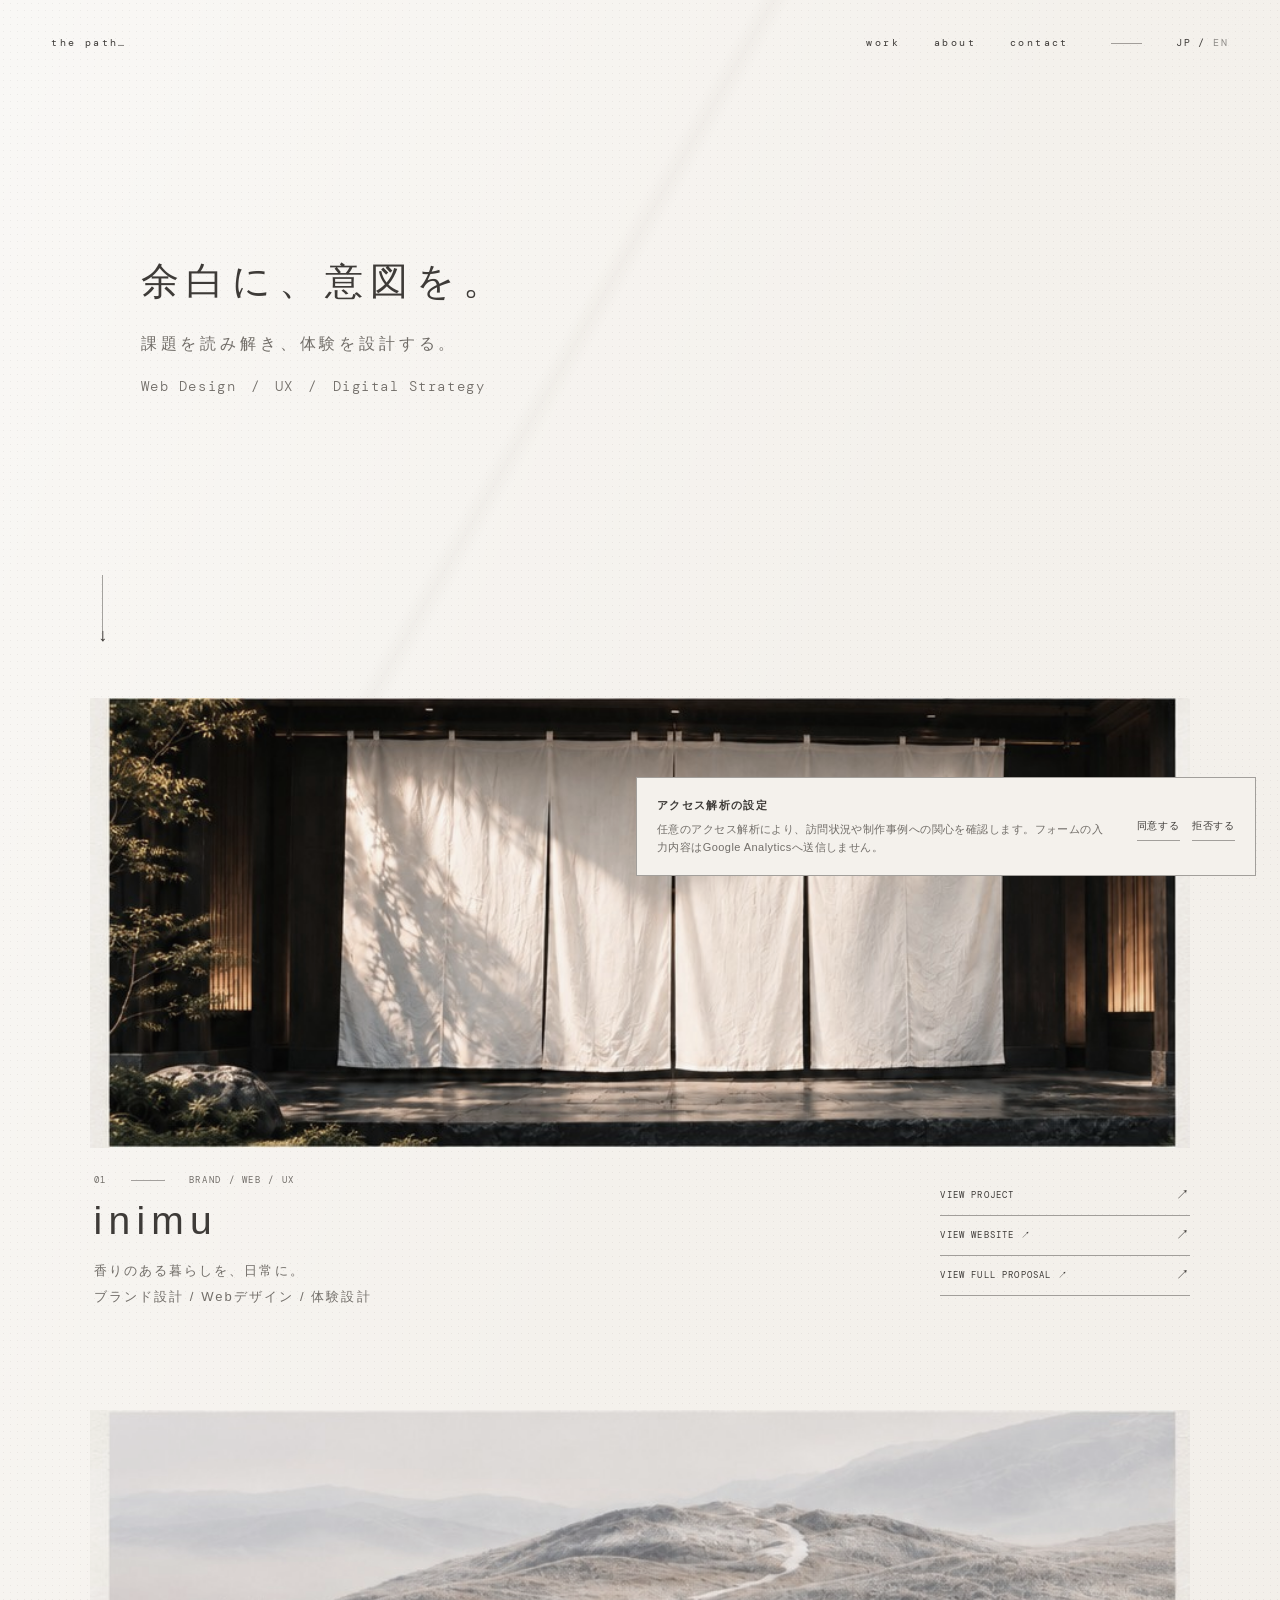
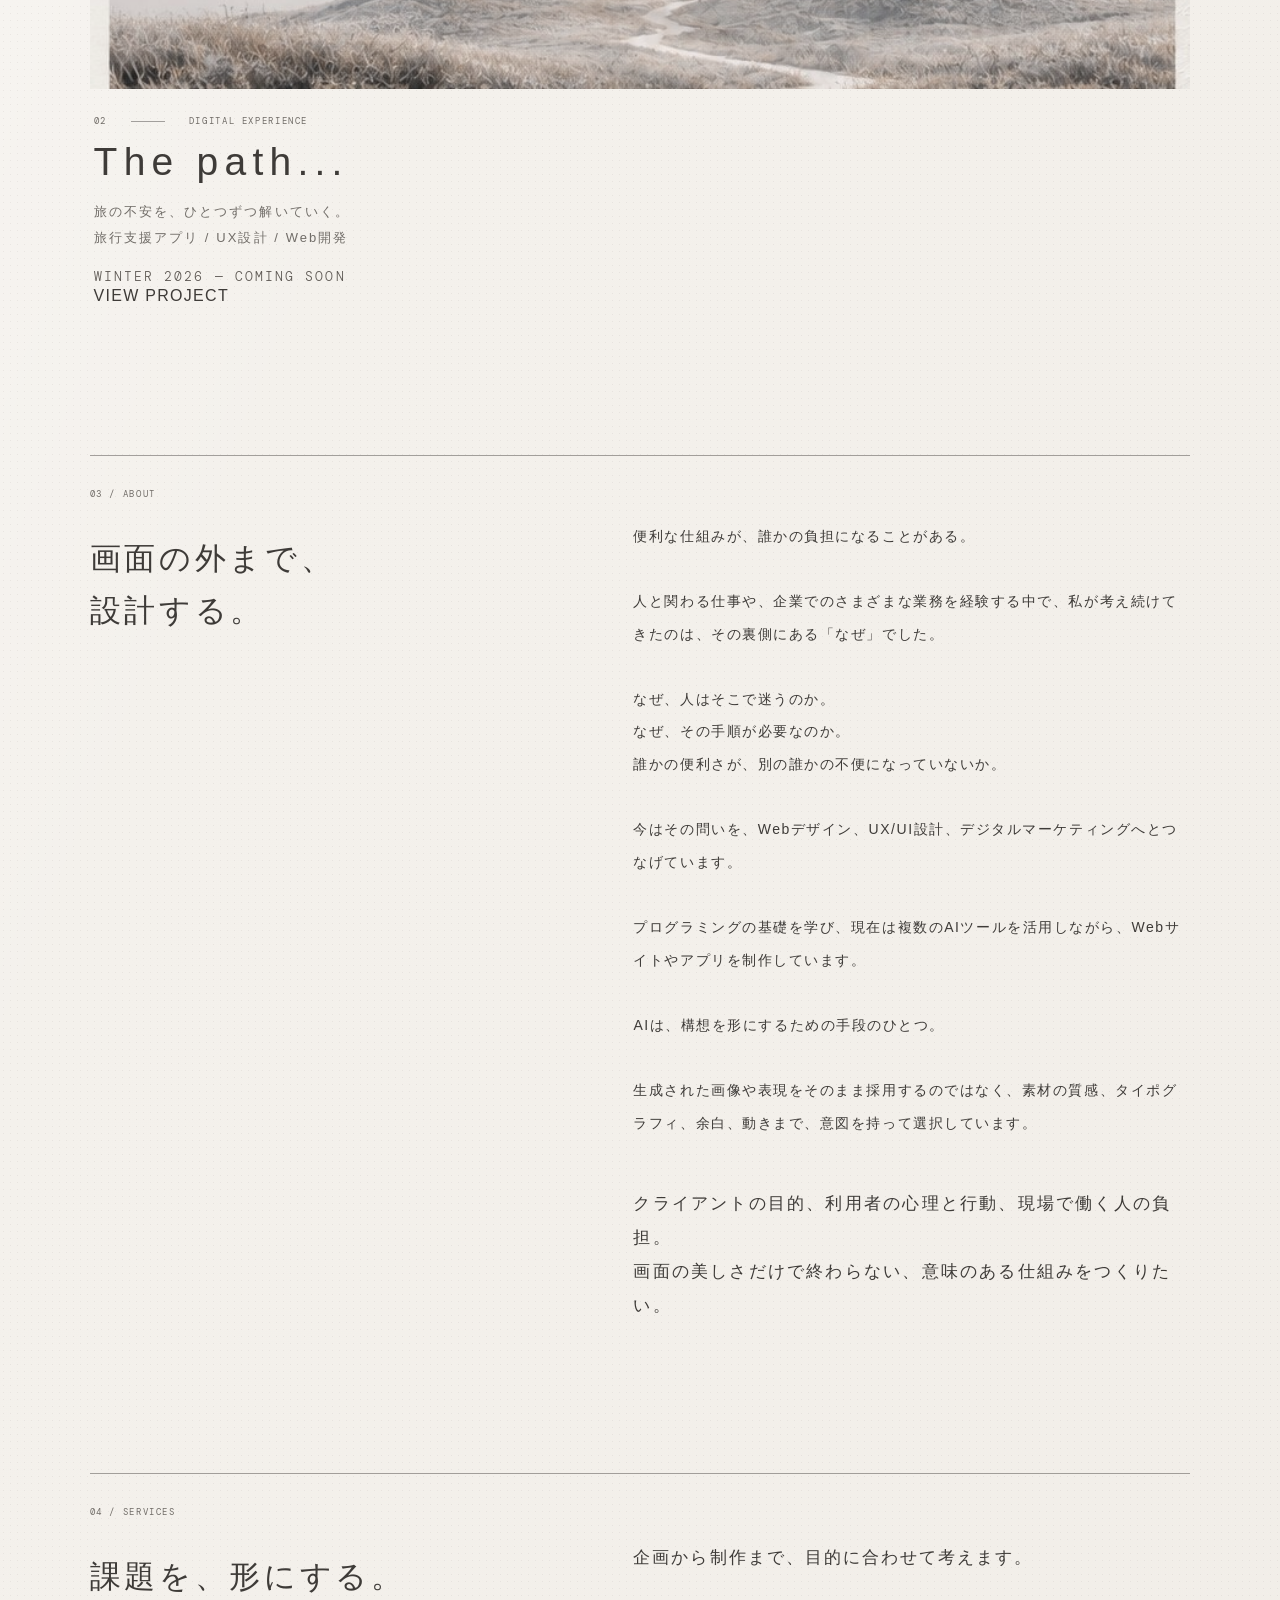
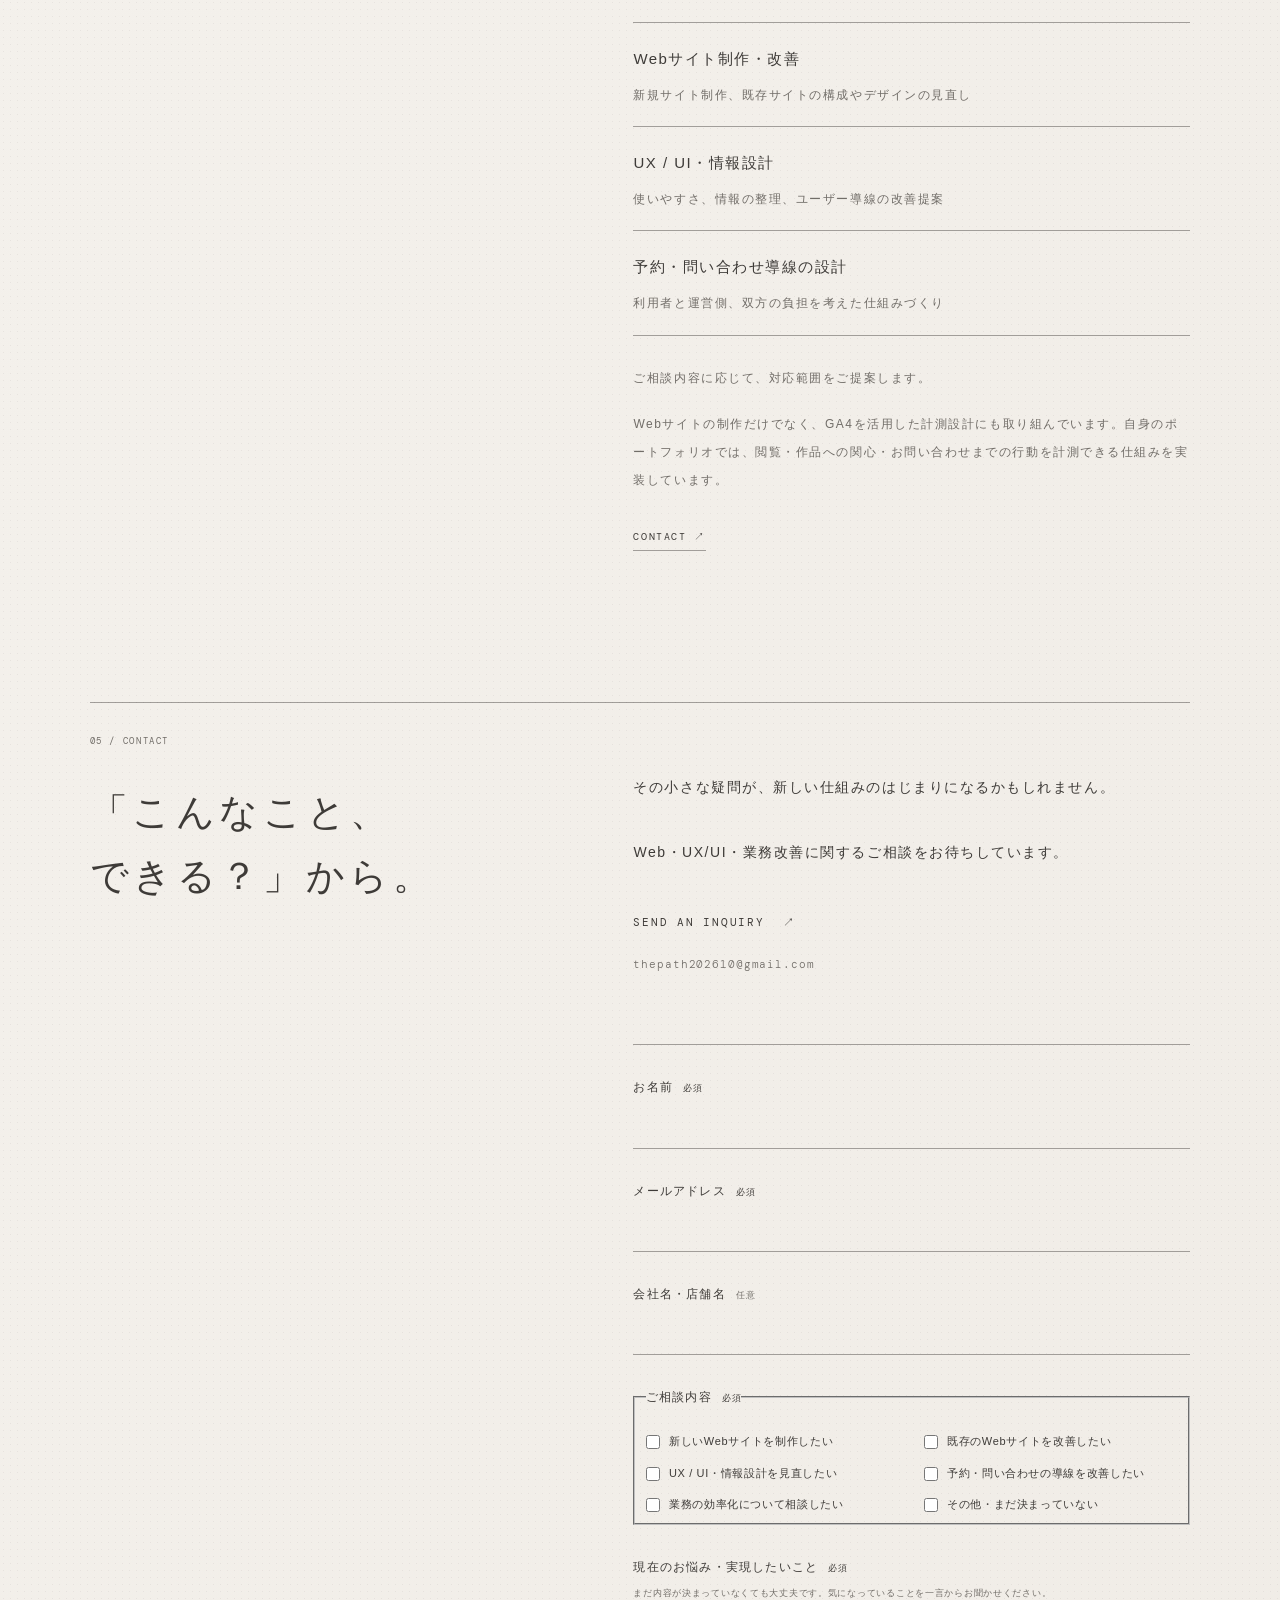
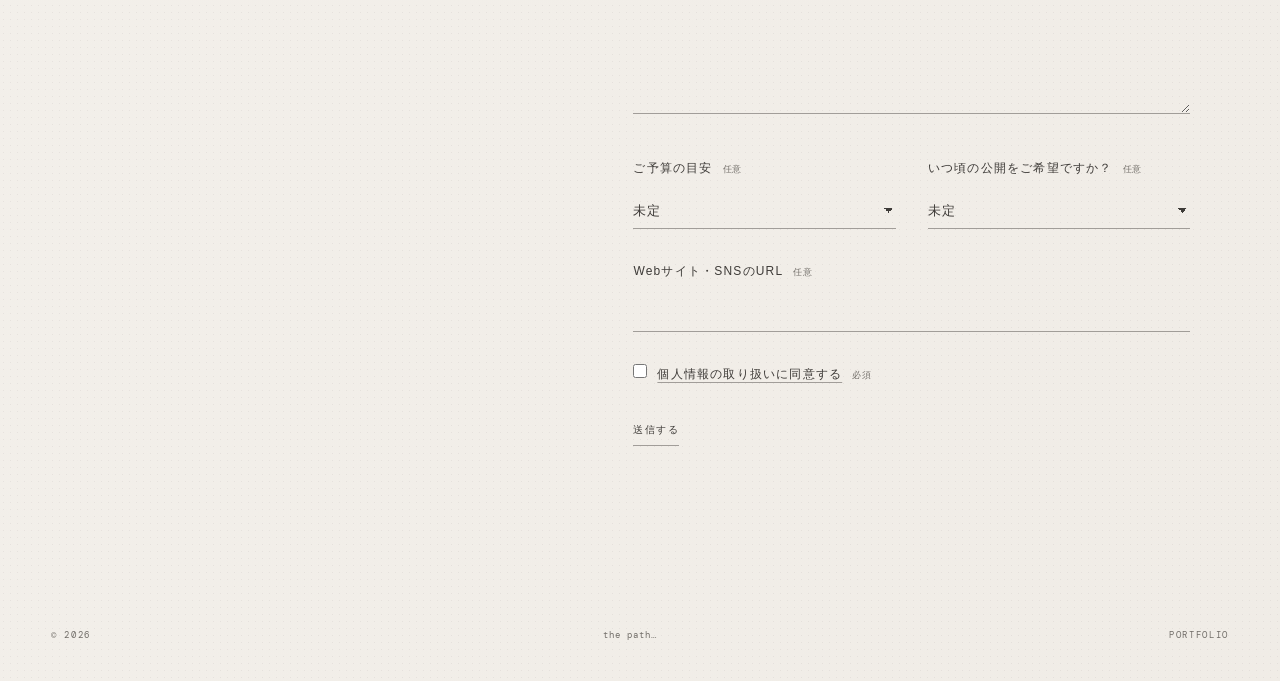
==== commit 37583208: "Add GA4 measurement experience to portfolio" ====
--- a/index.html
+++ b/index.html
@@ -102,6 +102,7 @@
           <div class="service-item"><h3 data-i18n="serviceFlowTitle">予約・問い合わせ導線の設計</h3><p data-i18n="serviceFlowText">利用者と運営側、双方の負担を考えた仕組みづくり</p></div>
         </div>
         <p class="services-note" data-i18n="servicesNote">ご相談内容に応じて、対応範囲をご提案します。</p>
+        <p class="services-analytics" data-i18n="servicesAnalytics">Webサイトの制作だけでなく、GA4を活用した計測設計にも取り組んでいます。自身のポートフォリオでは、閲覧・作品への関心・お問い合わせまでの行動を計測できる仕組みを実装しています。</p>
         <a class="services-contact-link" href="#contact" data-i18n="servicesCta">CONTACT ↗</a>
       </div>
     </section>
--- a/styles.css
+++ b/styles.css
@@ -56,6 +56,7 @@
 .service-item h3 { margin:0 0 7px; font-size:15px; font-weight:400; letter-spacing:.1em; }
 .service-item p { margin:0; color:var(--muted); font-size:12px; line-height:1.9; }
 .services-note { margin-top:28px; color:var(--muted); font-size:12px; }
+.services-analytics { margin-top:18px; color:var(--muted); font-size:12px; }
 .services-contact-link { display:inline-flex; margin-top:38px; padding-bottom:8px; border-bottom:1px solid var(--line); font:400 10px/1 "DM Mono",monospace; letter-spacing:.16em; }
 .services-contact-link:focus-visible { outline:1px solid var(--ink); outline-offset:7px; }
 .contact { width:86%; max-width:1340px; margin:0 auto 110px; padding-top:34px; border-top:1px solid var(--line); display:grid; grid-template-columns:minmax(250px,.85fr) minmax(0,1.15fr); column-gap:12%; }
@@ -113,7 +114,7 @@
 .service-item { padding:16px 0 18px; }
 .service-item h3 { font-size:13px; }
 .service-item p { font-size:11px; }
-.services-note { font-size:11px; }
+.services-note,.services-analytics { font-size:11px; }
 .services-contact-link { margin-top:32px; } }
 .contact-link:focus-visible { outline:1px solid var(--ink); outline-offset:7px; }
 @media (hover:hover) and (pointer:fine) { .contact-link:hover { border-bottom-color:var(--ink); } .contact-link:hover i { transform:translate(3px,-3px); } }
